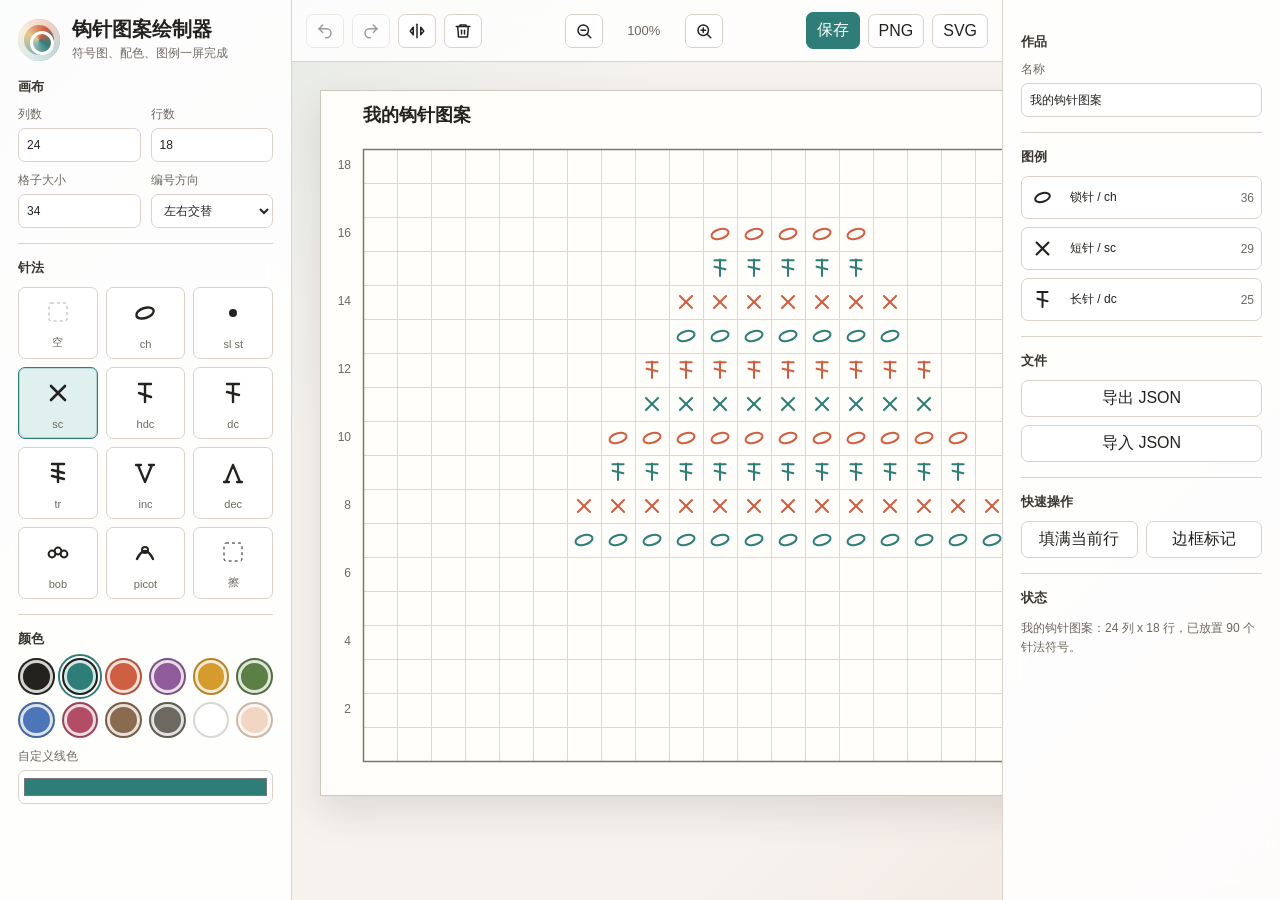
==== index.html @ 96946baf "Add crochet chart editor" ====
<!doctype html>
<html lang="zh-CN">
<head>
  <meta charset="utf-8">
  <meta name="viewport" content="width=device-width, initial-scale=1">
  <title>钩针图案绘制器</title>
  <style>
    :root {
      color-scheme: light;
      --bg: #f6f3ef;
      --panel: #ffffff;
      --ink: #24221f;
      --muted: #6d6860;
      --line: #d9d2c8;
      --soft: #eee8df;
      --accent: #2f7d78;
      --accent-2: #cf5f42;
      --accent-soft: #dff0ee;
      --shadow: 0 16px 36px rgba(44, 38, 30, .12);
      font-family: "Segoe UI", "Microsoft YaHei", Arial, sans-serif;
    }

    * {
      box-sizing: border-box;
    }

    body {
      margin: 0;
      min-height: 100vh;
      background:
        linear-gradient(135deg, rgba(47, 125, 120, .12), transparent 34%),
        linear-gradient(315deg, rgba(207, 95, 66, .10), transparent 30%),
        var(--bg);
      color: var(--ink);
      overflow: hidden;
    }

    button,
    input,
    select {
      font: inherit;
    }

    button {
      border: 1px solid var(--line);
      background: var(--panel);
      color: var(--ink);
      border-radius: 7px;
      min-height: 34px;
      padding: 7px 10px;
      cursor: pointer;
      transition: background .16s ease, border-color .16s ease, transform .12s ease;
    }

    button:hover {
      background: #faf8f5;
      border-color: #bfb6aa;
    }

    button:active {
      transform: translateY(1px);
    }

    button:disabled {
      cursor: not-allowed;
      opacity: .45;
    }

    .app {
      display: grid;
      grid-template-columns: 292px minmax(420px, 1fr) 278px;
      height: 100vh;
      min-width: 980px;
    }

    .sidebar,
    .inspector {
      background: rgba(255, 255, 255, .88);
      backdrop-filter: blur(14px);
      border-color: var(--line);
      overflow-y: auto;
    }

    .sidebar {
      border-right: 1px solid var(--line);
      padding: 18px;
    }

    .inspector {
      border-left: 1px solid var(--line);
      padding: 18px;
    }

    .brand {
      display: flex;
      align-items: center;
      gap: 12px;
      margin-bottom: 16px;
    }

    .brand-mark {
      width: 42px;
      height: 42px;
      border-radius: 50%;
      background: conic-gradient(from 120deg, #2f7d78, #8eb9b5, #e7c98f, #cf5f42, #2f7d78);
      box-shadow: inset 0 0 0 6px rgba(255, 255, 255, .7);
      position: relative;
      flex: 0 0 auto;
    }

    .brand-mark::after {
      content: "";
      position: absolute;
      width: 18px;
      height: 18px;
      left: 12px;
      top: 12px;
      border: 3px solid #fff;
      border-radius: 50%;
    }

    .brand h1 {
      font-size: 20px;
      line-height: 1.15;
      margin: 0;
      letter-spacing: 0;
    }

    .brand p {
      color: var(--muted);
      margin: 4px 0 0;
      font-size: 12px;
    }

    .section {
      border-top: 1px solid var(--line);
      padding-top: 15px;
      margin-top: 15px;
    }

    .section:first-of-type {
      border-top: 0;
      padding-top: 0;
    }

    .section-title {
      display: flex;
      align-items: center;
      justify-content: space-between;
      gap: 8px;
      margin-bottom: 10px;
      font-size: 13px;
      font-weight: 700;
      color: #39352f;
    }

    .field-grid {
      display: grid;
      grid-template-columns: 1fr 1fr;
      gap: 10px;
    }

    label {
      display: grid;
      gap: 5px;
      color: var(--muted);
      font-size: 12px;
    }

    input[type="number"],
    input[type="text"],
    input[type="color"],
    select {
      width: 100%;
      min-height: 34px;
      border: 1px solid var(--line);
      border-radius: 7px;
      background: #fff;
      color: var(--ink);
      padding: 6px 8px;
    }

    input[type="color"] {
      padding: 3px;
    }

    .tools {
      display: grid;
      grid-template-columns: repeat(3, 1fr);
      gap: 8px;
    }

    .tool {
      display: grid;
      place-items: center;
      min-height: 72px;
      padding: 6px;
      gap: 4px;
    }

    .tool svg {
      width: 32px;
      height: 32px;
    }

    .tool span {
      color: var(--muted);
      font-size: 11px;
      white-space: nowrap;
    }

    .tool.active {
      border-color: var(--accent);
      background: var(--accent-soft);
      box-shadow: inset 0 0 0 1px rgba(47, 125, 120, .24);
    }

    .swatches {
      display: grid;
      grid-template-columns: repeat(6, 1fr);
      gap: 7px;
    }

    .swatch {
      aspect-ratio: 1;
      min-height: 0;
      padding: 0;
      border-radius: 50%;
      border: 2px solid rgba(36, 34, 31, .18);
      box-shadow: inset 0 0 0 3px rgba(255, 255, 255, .8);
    }

    .swatch.active {
      border-color: var(--ink);
      outline: 2px solid var(--accent);
      outline-offset: 2px;
    }

    .toolbar {
      display: flex;
      align-items: center;
      justify-content: space-between;
      gap: 10px;
      min-height: 62px;
      padding: 11px 14px;
      border-bottom: 1px solid var(--line);
      background: rgba(255, 255, 255, .82);
      backdrop-filter: blur(14px);
    }

    .toolbar-group {
      display: flex;
      align-items: center;
      gap: 8px;
    }

    .icon-btn {
      width: 38px;
      padding: 7px;
      display: grid;
      place-items: center;
    }

    .icon-btn svg {
      width: 18px;
      height: 18px;
      stroke: currentColor;
      stroke-width: 2;
      fill: none;
      stroke-linecap: round;
      stroke-linejoin: round;
    }

    .zoom-pill {
      width: 66px;
      text-align: center;
      color: var(--muted);
      font-size: 13px;
      user-select: none;
    }

    .main {
      min-width: 0;
      display: grid;
      grid-template-rows: auto 1fr;
    }

    .stage-wrap {
      overflow: auto;
      padding: 28px;
      display: grid;
      place-items: start center;
    }

    .stage {
      background: #fff;
      border: 1px solid #cfc7bb;
      box-shadow: var(--shadow);
      transform-origin: top center;
      position: relative;
    }

    #chart {
      display: block;
      background: #fffefa;
      touch-action: none;
    }

    .status {
      position: absolute;
      right: 10px;
      bottom: 8px;
      pointer-events: none;
      color: rgba(36, 34, 31, .55);
      font-size: 12px;
      background: rgba(255, 255, 255, .74);
      border: 1px solid rgba(217, 210, 200, .72);
      border-radius: 7px;
      padding: 4px 8px;
    }

    .legend {
      display: grid;
      gap: 8px;
    }

    .legend-row {
      display: grid;
      grid-template-columns: 32px 1fr auto;
      align-items: center;
      gap: 9px;
      border: 1px solid var(--line);
      border-radius: 7px;
      background: #fff;
      padding: 7px;
      min-height: 42px;
    }

    .legend-icon svg {
      width: 27px;
      height: 27px;
      display: block;
    }

    .legend-name {
      font-size: 12px;
      color: var(--ink);
    }

    .legend-count {
      color: var(--muted);
      font-variant-numeric: tabular-nums;
      font-size: 12px;
    }

    .actions {
      display: grid;
      gap: 8px;
    }

    .actions.two {
      grid-template-columns: 1fr 1fr;
    }

    .hidden-file {
      display: none;
    }

    .note {
      color: var(--muted);
      font-size: 12px;
      line-height: 1.55;
    }

    .button-primary {
      border-color: var(--accent);
      background: var(--accent);
      color: #fff;
    }

    .button-primary:hover {
      background: #276b67;
      border-color: #276b67;
    }

    .button-warn {
      border-color: rgba(207, 95, 66, .55);
      color: #9c3d27;
    }

    @media (max-width: 1100px) {
      body {
        overflow: auto;
      }

      .app {
        min-width: 0;
        height: auto;
        min-height: 100vh;
        grid-template-columns: 1fr;
      }

      .sidebar,
      .inspector {
        border: 0;
        border-bottom: 1px solid var(--line);
      }

      .tools {
        grid-template-columns: repeat(5, 1fr);
      }

      .stage-wrap {
        min-height: 62vh;
      }
    }
  </style>
</head>
<body>
  <div class="app">
    <aside class="sidebar">
      <div class="brand">
        <div class="brand-mark" aria-hidden="true"></div>
        <div>
          <h1>钩针图案绘制器</h1>
          <p>符号图、配色、图例一屏完成</p>
        </div>
      </div>

      <section class="section">
        <div class="section-title">画布</div>
        <div class="field-grid">
          <label>列数
            <input id="colsInput" type="number" min="4" max="80" value="24">
          </label>
          <label>行数
            <input id="rowsInput" type="number" min="4" max="80" value="18">
          </label>
          <label>格子大小
            <input id="cellInput" type="number" min="22" max="54" value="34">
          </label>
          <label>编号方向
            <select id="numberMode">
              <option value="both">左右交替</option>
              <option value="right">右侧</option>
              <option value="left">左侧</option>
              <option value="none">隐藏</option>
            </select>
          </label>
        </div>
      </section>

      <section class="section">
        <div class="section-title">针法</div>
        <div class="tools" id="toolPalette"></div>
      </section>

      <section class="section">
        <div class="section-title">颜色</div>
        <div class="swatches" id="swatches"></div>
        <div style="height:10px"></div>
        <label>自定义线色
          <input id="customColor" type="color" value="#2f7d78">
        </label>
      </section>
    </aside>

    <main class="main">
      <div class="toolbar">
        <div class="toolbar-group">
          <button class="icon-btn" id="undoBtn" title="撤销" aria-label="撤销">
            <svg viewBox="0 0 24 24"><path d="M9 14 4 9l5-5"/><path d="M4 9h10a6 6 0 0 1 0 12h-1"/></svg>
          </button>
          <button class="icon-btn" id="redoBtn" title="重做" aria-label="重做">
            <svg viewBox="0 0 24 24"><path d="m15 14 5-5-5-5"/><path d="M20 9H10a6 6 0 0 0 0 12h1"/></svg>
          </button>
          <button class="icon-btn" id="mirrorBtn" title="水平镜像" aria-label="水平镜像">
            <svg viewBox="0 0 24 24"><path d="M12 3v18"/><path d="m7 7-4 5 4 5V7Z"/><path d="m17 7 4 5-4 5V7Z"/></svg>
          </button>
          <button class="icon-btn" id="clearBtn" title="清空画布" aria-label="清空画布">
            <svg viewBox="0 0 24 24"><path d="M3 6h18"/><path d="M8 6V4h8v2"/><path d="m19 6-1 14H6L5 6"/><path d="M10 11v5"/><path d="M14 11v5"/></svg>
          </button>
        </div>
        <div class="toolbar-group">
          <button class="icon-btn" id="zoomOutBtn" title="缩小" aria-label="缩小">
            <svg viewBox="0 0 24 24"><circle cx="11" cy="11" r="7"/><path d="M8 11h6"/><path d="m16 16 5 5"/></svg>
          </button>
          <div class="zoom-pill" id="zoomLabel">100%</div>
          <button class="icon-btn" id="zoomInBtn" title="放大" aria-label="放大">
            <svg viewBox="0 0 24 24"><circle cx="11" cy="11" r="7"/><path d="M8 11h6"/><path d="M11 8v6"/><path d="m16 16 5 5"/></svg>
          </button>
        </div>
        <div class="toolbar-group">
          <button id="saveBtn" class="button-primary">保存</button>
          <button id="exportPngBtn">PNG</button>
          <button id="exportSvgBtn">SVG</button>
        </div>
      </div>
      <div class="stage-wrap" id="stageWrap">
        <div class="stage" id="stage">
          <canvas id="chart" width="980" height="720"></canvas>
          <div class="status" id="status">准备绘制</div>
        </div>
      </div>
    </main>

    <aside class="inspector">
      <section class="section">
        <div class="section-title">作品</div>
        <label>名称
          <input id="titleInput" type="text" value="我的钩针图案">
        </label>
      </section>

      <section class="section">
        <div class="section-title">图例</div>
        <div class="legend" id="legend"></div>
      </section>

      <section class="section">
        <div class="section-title">文件</div>
        <div class="actions">
          <button id="exportJsonBtn">导出 JSON</button>
          <button id="importJsonBtn">导入 JSON</button>
          <input id="fileInput" class="hidden-file" type="file" accept="application/json,.json">
        </div>
      </section>

      <section class="section">
        <div class="section-title">快速操作</div>
        <div class="actions two">
          <button id="fillRowBtn">填满当前行</button>
          <button id="outlineBtn">边框标记</button>
        </div>
      </section>

      <section class="section">
        <div class="section-title">状态</div>
        <p class="note" id="summaryText"></p>
      </section>
    </aside>
  </div>

  <script>
    const stitches = [
      { id: "empty", name: "空", abbr: "空", draw: "empty" },
      { id: "ch", name: "锁针", abbr: "ch", draw: "chain" },
      { id: "slst", name: "引拔针", abbr: "sl st", draw: "dot" },
      { id: "sc", name: "短针", abbr: "sc", draw: "cross" },
      { id: "hdc", name: "中长针", abbr: "hdc", draw: "halfDouble" },
      { id: "dc", name: "长针", abbr: "dc", draw: "double" },
      { id: "tr", name: "长长针", abbr: "tr", draw: "treble" },
      { id: "inc", name: "加针", abbr: "inc", draw: "increase" },
      { id: "dec", name: "减针", abbr: "dec", draw: "decrease" },
      { id: "bobble", name: "枣形针", abbr: "bob", draw: "bobble" },
      { id: "picot", name: "狗牙针", abbr: "picot", draw: "picot" },
      { id: "erase", name: "橡皮", abbr: "擦", draw: "eraser" }
    ];

    const swatchColors = ["#24221f", "#2f7d78", "#cf5f42", "#8f5b9a", "#d69b2d", "#5c7f45", "#4d76b9", "#b34d66", "#8b6b4f", "#6d6860", "#ffffff", "#f1d7c3"];
    const state = {
      rows: 18,
      cols: 24,
      cell: 34,
      gutter: 42,
      zoom: 1,
      tool: "sc",
      color: "#2f7d78",
      title: "我的钩针图案",
      numberMode: "both",
      hover: null,
      selected: null,
      grid: [],
      undo: [],
      redo: [],
      isPainting: false
    };

    const els = {
      canvas: document.getElementById("chart"),
      stage: document.getElementById("stage"),
      status: document.getElementById("status"),
      colsInput: document.getElementById("colsInput"),
      rowsInput: document.getElementById("rowsInput"),
      cellInput: document.getElementById("cellInput"),
      numberMode: document.getElementById("numberMode"),
      toolPalette: document.getElementById("toolPalette"),
      swatches: document.getElementById("swatches"),
      customColor: document.getElementById("customColor"),
      legend: document.getElementById("legend"),
      summaryText: document.getElementById("summaryText"),
      zoomLabel: document.getElementById("zoomLabel"),
      titleInput: document.getElementById("titleInput"),
      fileInput: document.getElementById("fileInput")
    };

    const ctx = els.canvas.getContext("2d");
    const dpr = Math.max(1, window.devicePixelRatio || 1);

    function blankGrid(rows, cols) {
      return Array.from({ length: rows }, () =>
        Array.from({ length: cols }, () => ({ stitch: "empty", color: "#24221f" }))
      );
    }

    function copyGrid(grid = state.grid) {
      return grid.map(row => row.map(cell => ({ ...cell })));
    }

    function init() {
      const stored = localStorage.getItem("crochet-chart-project");
      if (stored) {
        try {
          loadProject(JSON.parse(stored), false);
        } catch {
          state.grid = blankGrid(state.rows, state.cols);
        }
      } else {
        state.grid = blankGrid(state.rows, state.cols);
        seedSample();
      }
      buildTools();
      buildSwatches();
      bindEvents();
      updateInputs();
      render();
    }

    function seedSample() {
      const mid = Math.floor(state.cols / 2);
      for (let r = 2; r < Math.min(state.rows, 12); r++) {
        const width = Math.min(r + 2, 12);
        for (let c = mid - Math.floor(width / 2); c <= mid + Math.floor(width / 2); c++) {
          if (state.grid[r] && state.grid[r][c]) {
            state.grid[r][c] = {
              stitch: r % 3 === 0 ? "dc" : r % 3 === 1 ? "sc" : "ch",
              color: r % 2 ? "#2f7d78" : "#cf5f42"
            };
          }
        }
      }
    }

    function buildTools() {
      els.toolPalette.innerHTML = "";
      stitches.forEach(stitch => {
        const btn = document.createElement("button");
        btn.className = `tool${state.tool === stitch.id ? " active" : ""}`;
        btn.type = "button";
        btn.title = stitch.name;
        btn.dataset.tool = stitch.id;
        btn.innerHTML = `${symbolSvg(stitch.id, stitch.id === "empty" ? "#b7aea2" : "#24221f")}<span>${stitch.abbr}</span>`;
        btn.addEventListener("click", () => {
          state.tool = stitch.id;
          buildTools();
        });
        els.toolPalette.appendChild(btn);
      });
    }

    function buildSwatches() {
      els.swatches.innerHTML = "";
      swatchColors.forEach(color => {
        const btn = document.createElement("button");
        btn.className = `swatch${sameColor(state.color, color) ? " active" : ""}`;
        btn.type = "button";
        btn.title = color;
        btn.style.background = color;
        btn.addEventListener("click", () => {
          state.color = color;
          els.customColor.value = normalizeColor(color);
          buildSwatches();
        });
        els.swatches.appendChild(btn);
      });
    }

    function bindEvents() {
      els.canvas.addEventListener("pointerdown", event => {
        state.isPainting = true;
        els.canvas.setPointerCapture(event.pointerId);
        paintAt(event, true);
      });
      els.canvas.addEventListener("pointermove", event => {
        const pos = eventToCell(event);
        state.hover = pos;
        if (state.isPainting) paintAt(event, false);
        render();
      });
      els.canvas.addEventListener("pointerup", event => {
        state.isPainting = false;
        els.canvas.releasePointerCapture(event.pointerId);
      });
      els.canvas.addEventListener("pointerleave", () => {
        state.hover = null;
        render();
      });

      document.getElementById("undoBtn").addEventListener("click", undo);
      document.getElementById("redoBtn").addEventListener("click", redo);
      document.getElementById("mirrorBtn").addEventListener("click", mirrorHorizontal);
      document.getElementById("clearBtn").addEventListener("click", clearGrid);
      document.getElementById("zoomOutBtn").addEventListener("click", () => setZoom(state.zoom - .1));
      document.getElementById("zoomInBtn").addEventListener("click", () => setZoom(state.zoom + .1));
      document.getElementById("saveBtn").addEventListener("click", saveProject);
      document.getElementById("exportPngBtn").addEventListener("click", exportPng);
      document.getElementById("exportSvgBtn").addEventListener("click", exportSvg);
      document.getElementById("exportJsonBtn").addEventListener("click", exportJson);
      document.getElementById("importJsonBtn").addEventListener("click", () => els.fileInput.click());
      document.getElementById("fillRowBtn").addEventListener("click", fillSelectedRow);
      document.getElementById("outlineBtn").addEventListener("click", outlineGrid);

      els.fileInput.addEventListener("change", importJson);
      els.customColor.addEventListener("input", event => {
        state.color = event.target.value;
        buildSwatches();
      });
      els.titleInput.addEventListener("input", event => {
        state.title = event.target.value.trim() || "未命名图案";
        render();
      });

      [els.colsInput, els.rowsInput, els.cellInput, els.numberMode].forEach(input => {
        input.addEventListener("change", applyCanvasSettings);
      });

      window.addEventListener("keydown", event => {
        if ((event.ctrlKey || event.metaKey) && event.key.toLowerCase() === "z") {
          event.preventDefault();
          event.shiftKey ? redo() : undo();
        }
        if ((event.ctrlKey || event.metaKey) && event.key.toLowerCase() === "y") {
          event.preventDefault();
          redo();
        }
        const tool = stitches.find(item => item.abbr.toLowerCase() === event.key.toLowerCase());
        if (tool) {
          state.tool = tool.id;
          buildTools();
        }
      });
    }

    function paintAt(event, startAction) {
      const pos = eventToCell(event);
      if (!pos) return;
      const current = state.grid[pos.row][pos.col];
      const next = state.tool === "erase"
        ? { stitch: "empty", color: "#24221f" }
        : { stitch: state.tool, color: state.color };
      if (current.stitch === next.stitch && sameColor(current.color, next.color)) return;
      if (startAction) pushUndo();
      state.grid[pos.row][pos.col] = next;
      state.selected = pos;
      state.redo = [];
      render();
    }

    function eventToCell(event) {
      const rect = els.canvas.getBoundingClientRect();
      const x = (event.clientX - rect.left) / state.zoom;
      const y = (event.clientY - rect.top) / state.zoom;
      const chartX = x - state.gutter;
      const chartY = y - 58;
      const col = Math.floor(chartX / state.cell);
      const row = Math.floor(chartY / state.cell);
      if (row < 0 || row >= state.rows || col < 0 || col >= state.cols) return null;
      return { row, col };
    }

    function applyCanvasSettings() {
      pushUndo();
      const nextCols = clamp(Number(els.colsInput.value), 4, 80);
      const nextRows = clamp(Number(els.rowsInput.value), 4, 80);
      const nextCell = clamp(Number(els.cellInput.value), 22, 54);
      const nextGrid = blankGrid(nextRows, nextCols);
      for (let r = 0; r < Math.min(state.rows, nextRows); r++) {
        for (let c = 0; c < Math.min(state.cols, nextCols); c++) {
          nextGrid[r][c] = { ...state.grid[r][c] };
        }
      }
      state.rows = nextRows;
      state.cols = nextCols;
      state.cell = nextCell;
      state.numberMode = els.numberMode.value;
      state.grid = nextGrid;
      state.redo = [];
      updateInputs();
      render();
    }

    function pushUndo() {
      state.undo.push(copyGrid());
      if (state.undo.length > 60) state.undo.shift();
      document.getElementById("undoBtn").disabled = false;
    }

    function undo() {
      if (!state.undo.length) return;
      state.redo.push(copyGrid());
      state.grid = state.undo.pop();
      state.selected = null;
      syncSizeFromGrid();
      render();
    }

    function redo() {
      if (!state.redo.length) return;
      state.undo.push(copyGrid());
      state.grid = state.redo.pop();
      state.selected = null;
      syncSizeFromGrid();
      render();
    }

    function clearGrid() {
      if (!hasContent()) return;
      pushUndo();
      state.grid = blankGrid(state.rows, state.cols);
      state.redo = [];
      state.selected = null;
      render();
    }

    function mirrorHorizontal() {
      pushUndo();
      state.grid = state.grid.map(row => row.slice().reverse());
      state.redo = [];
      render();
    }

    function fillSelectedRow() {
      const row = state.selected?.row ?? state.hover?.row;
      if (row == null) return;
      pushUndo();
      for (let c = 0; c < state.cols; c++) {
        state.grid[row][c] = state.tool === "erase"
          ? { stitch: "empty", color: "#24221f" }
          : { stitch: state.tool, color: state.color };
      }
      state.redo = [];
      render();
    }

    function outlineGrid() {
      pushUndo();
      for (let r = 0; r < state.rows; r++) {
        for (let c = 0; c < state.cols; c++) {
          if (r === 0 || c === 0 || r === state.rows - 1 || c === state.cols - 1) {
            state.grid[r][c] = { stitch: state.tool === "erase" ? "sc" : state.tool, color: state.color };
          }
        }
      }
      state.redo = [];
      render();
    }

    function setZoom(value) {
      state.zoom = clamp(Math.round(value * 10) / 10, .5, 1.8);
      els.stage.style.transform = `scale(${state.zoom})`;
      els.zoomLabel.textContent = `${Math.round(state.zoom * 100)}%`;
    }

    function updateInputs() {
      els.colsInput.value = state.cols;
      els.rowsInput.value = state.rows;
      els.cellInput.value = state.cell;
      els.numberMode.value = state.numberMode;
      els.titleInput.value = state.title;
      els.customColor.value = normalizeColor(state.color);
      setZoom(state.zoom);
    }

    function syncSizeFromGrid() {
      state.rows = state.grid.length;
      state.cols = state.grid[0]?.length || state.cols;
      updateInputs();
    }

    function render() {
      const width = state.cols * state.cell + state.gutter * 2;
      const height = state.rows * state.cell + 92;
      els.canvas.style.width = `${width}px`;
      els.canvas.style.height = `${height}px`;
      els.canvas.width = Math.round(width * dpr);
      els.canvas.height = Math.round(height * dpr);
      ctx.setTransform(dpr, 0, 0, dpr, 0, 0);
      ctx.clearRect(0, 0, width, height);
      ctx.fillStyle = "#fffefa";
      ctx.fillRect(0, 0, width, height);
      drawTitle(width);
      drawGrid();
      drawCells();
      drawHover();
      updateLegend();
      updateStatus();
      document.getElementById("undoBtn").disabled = !state.undo.length;
      document.getElementById("redoBtn").disabled = !state.redo.length;
    }

    function drawTitle(width) {
      ctx.fillStyle = "#24221f";
      ctx.font = "700 18px Segoe UI, Microsoft YaHei, Arial";
      ctx.textAlign = "left";
      ctx.fillText(state.title, state.gutter, 30);
      ctx.fillStyle = "#6d6860";
      ctx.font = "12px Segoe UI, Microsoft YaHei, Arial";
      ctx.textAlign = "right";
      ctx.fillText(`${state.cols} x ${state.rows}`, width - state.gutter, 30);
    }

    function drawGrid() {
      const left = state.gutter;
      const top = 58;
      const right = left + state.cols * state.cell;
      const bottom = top + state.rows * state.cell;
      ctx.strokeStyle = "#ded7ce";
      ctx.lineWidth = 1;
      for (let c = 0; c <= state.cols; c++) {
        const x = left + c * state.cell + .5;
        ctx.beginPath();
        ctx.moveTo(x, top);
        ctx.lineTo(x, bottom);
        ctx.stroke();
      }
      for (let r = 0; r <= state.rows; r++) {
        const y = top + r * state.cell + .5;
        ctx.beginPath();
        ctx.moveTo(left, y);
        ctx.lineTo(right, y);
        ctx.stroke();
      }

      ctx.strokeStyle = "#7f756a";
      ctx.lineWidth = 1.5;
      ctx.strokeRect(left + .5, top + .5, state.cols * state.cell, state.rows * state.cell);
      drawRowNumbers(top, left, right);
    }

    function drawRowNumbers(top, left, right) {
      if (state.numberMode === "none") return;
      ctx.font = "12px Segoe UI, Microsoft YaHei, Arial";
      ctx.fillStyle = "#6d6860";
      ctx.textBaseline = "middle";
      for (let r = 0; r < state.rows; r++) {
        const rowNo = state.rows - r;
        const y = top + r * state.cell + state.cell / 2;
        const side = state.numberMode === "both" ? (rowNo % 2 ? "right" : "left") : state.numberMode;
        ctx.textAlign = side === "right" ? "left" : "right";
        ctx.fillText(rowNo, side === "right" ? right + 12 : left - 12, y);
      }
      ctx.textBaseline = "alphabetic";
    }

    function drawCells() {
      const left = state.gutter;
      const top = 58;
      for (let r = 0; r < state.rows; r++) {
        for (let c = 0; c < state.cols; c++) {
          const cell = state.grid[r][c];
          if (cell.stitch === "empty") continue;
          const x = left + c * state.cell + state.cell / 2;
          const y = top + r * state.cell + state.cell / 2;
          drawSymbol(ctx, cell.stitch, x, y, state.cell * .66, cell.color);
        }
      }
    }

    function drawHover() {
      const pos = state.hover || state.selected;
      if (!pos) return;
      const x = state.gutter + pos.col * state.cell;
      const y = 58 + pos.row * state.cell;
      ctx.save();
      ctx.strokeStyle = state.hover ? "#2f7d78" : "#cf5f42";
      ctx.lineWidth = 2;
      ctx.strokeRect(x + 2, y + 2, state.cell - 4, state.cell - 4);
      ctx.restore();
    }

    function drawSymbol(target, stitchId, x, y, size, color) {
      target.save();
      target.strokeStyle = color;
      target.fillStyle = color;
      target.lineWidth = Math.max(2, size / 11);
      target.lineCap = "round";
      target.lineJoin = "round";
      const s = size / 2;

      if (stitchId === "ch") {
        target.beginPath();
        target.ellipse(x, y, s * .78, s * .42, -.28, 0, Math.PI * 2);
        target.stroke();
      } else if (stitchId === "slst") {
        target.beginPath();
        target.arc(x, y, s * .22, 0, Math.PI * 2);
        target.fill();
      } else if (stitchId === "sc") {
        line(target, x - s * .54, y - s * .54, x + s * .54, y + s * .54);
        line(target, x + s * .54, y - s * .54, x - s * .54, y + s * .54);
      } else if (stitchId === "hdc") {
        line(target, x, y - s * .74, x, y + s * .72);
        line(target, x - s * .48, y - s * .7, x + s * .48, y - s * .7);
        line(target, x - s * .42, y - s * .06, x + s * .42, y + s * .18);
      } else if (stitchId === "dc") {
        line(target, x, y - s * .76, x, y + s * .72);
        line(target, x - s * .5, y - s * .7, x + s * .5, y - s * .7);
        line(target, x - s * .48, y - s * .12, x + s * .48, y + s * .12);
      } else if (stitchId === "tr") {
        line(target, x, y - s * .76, x, y + s * .72);
        line(target, x - s * .5, y - s * .7, x + s * .5, y - s * .7);
        line(target, x - s * .48, y - s * .25, x + s * .48, y - s * .02);
        line(target, x - s * .48, y + s * .16, x + s * .48, y + s * .39);
      } else if (stitchId === "inc") {
        line(target, x, y + s * .68, x - s * .52, y - s * .58);
        line(target, x, y + s * .68, x + s * .52, y - s * .58);
        line(target, x - s * .72, y - s * .58, x - s * .32, y - s * .58);
        line(target, x + s * .32, y - s * .58, x + s * .72, y - s * .58);
      } else if (stitchId === "dec") {
        line(target, x - s * .54, y + s * .68, x, y - s * .58);
        line(target, x + s * .54, y + s * .68, x, y - s * .58);
        line(target, x - s * .72, y + s * .68, x - s * .32, y + s * .68);
        line(target, x + s * .32, y + s * .68, x + s * .72, y + s * .68);
      } else if (stitchId === "bobble") {
        for (let i = 0; i < 5; i++) {
          target.beginPath();
          target.arc(x + (i - 2) * s * .24, y + Math.abs(i - 2) * s * .08, s * .24, 0, Math.PI * 2);
          target.stroke();
        }
      } else if (stitchId === "picot") {
        target.beginPath();
        target.moveTo(x - s * .58, y + s * .45);
        target.quadraticCurveTo(x, y - s * .85, x + s * .58, y + s * .45);
        target.stroke();
        target.beginPath();
        target.arc(x, y - s * .28, s * .2, 0, Math.PI * 2);
        target.stroke();
      } else if (stitchId === "eraser") {
        target.strokeStyle = "#9b9185";
        target.strokeRect(x - s * .55, y - s * .35, s * 1.1, s * .7);
        line(target, x - s * .18, y - s * .35, x + s * .18, y + s * .35);
      }

      target.restore();
    }

    function line(target, x1, y1, x2, y2) {
      target.beginPath();
      target.moveTo(x1, y1);
      target.lineTo(x2, y2);
      target.stroke();
    }

    function updateLegend() {
      const counts = new Map();
      for (const row of state.grid) {
        for (const cell of row) {
          if (cell.stitch !== "empty") counts.set(cell.stitch, (counts.get(cell.stitch) || 0) + 1);
        }
      }
      els.legend.innerHTML = "";
      const used = stitches.filter(stitch => stitch.id !== "erase" && stitch.id !== "empty" && counts.has(stitch.id));
      if (!used.length) {
        els.legend.innerHTML = `<p class="note">画布还没有针法符号。</p>`;
      } else {
        used.forEach(stitch => {
          const row = document.createElement("div");
          row.className = "legend-row";
          row.innerHTML = `<div class="legend-icon">${symbolSvg(stitch.id, "#24221f")}</div><div class="legend-name">${stitch.name} / ${stitch.abbr}</div><div class="legend-count">${counts.get(stitch.id)}</div>`;
          els.legend.appendChild(row);
        });
      }
      const total = [...counts.values()].reduce((sum, value) => sum + value, 0);
      els.summaryText.textContent = `${state.title}：${state.cols} 列 x ${state.rows} 行，已放置 ${total} 个针法符号。`;
    }

    function updateStatus() {
      const stitch = stitches.find(item => item.id === state.tool);
      const pos = state.hover ? `第 ${state.rows - state.hover.row} 行，第 ${state.hover.col + 1} 列` : "准备绘制";
      els.status.textContent = `${pos} · ${stitch?.name || ""}`;
    }

    function symbolSvg(stitchId, color) {
      const paths = {
        empty: `<rect x="7" y="7" width="18" height="18" rx="2" fill="none" stroke="${color}" stroke-dasharray="3 3"/>`,
        ch: `<ellipse cx="16" cy="16" rx="9" ry="5" transform="rotate(-18 16 16)" fill="none" stroke="${color}" stroke-width="2.4"/>`,
        slst: `<circle cx="16" cy="16" r="4" fill="${color}"/>`,
        sc: `<path d="M9 9l14 14M23 9 9 23" stroke="${color}" stroke-width="2.6" stroke-linecap="round"/>`,
        hdc: `<path d="M16 7v18M10 7h12M10 16l12 4" stroke="${color}" stroke-width="2.4" stroke-linecap="round"/>`,
        dc: `<path d="M16 7v18M10 7h12M10 15l12 3" stroke="${color}" stroke-width="2.4" stroke-linecap="round"/>`,
        tr: `<path d="M16 7v18M10 7h12M10 13l12 3M10 19l12 3" stroke="${color}" stroke-width="2.4" stroke-linecap="round"/>`,
        inc: `<path d="M16 25 9 8M16 25l7-17M7 8h5M20 8h5" stroke="${color}" stroke-width="2.3" stroke-linecap="round" stroke-linejoin="round"/>`,
        dec: `<path d="M9 25 16 8M23 25 16 8M7 25h5M20 25h5" stroke="${color}" stroke-width="2.3" stroke-linecap="round" stroke-linejoin="round"/>`,
        bobble: `<circle cx="10" cy="17" r="3.4" fill="none" stroke="${color}" stroke-width="2"/><circle cx="16" cy="14" r="3.4" fill="none" stroke="${color}" stroke-width="2"/><circle cx="22" cy="17" r="3.4" fill="none" stroke="${color}" stroke-width="2"/>`,
        picot: `<path d="M8 22Q16 6 24 22" fill="none" stroke="${color}" stroke-width="2.4" stroke-linecap="round"/><circle cx="16" cy="13" r="3" fill="none" stroke="${color}" stroke-width="2"/>`,
        eraser: `<path d="M9 13 18 8l6 10-9 5-6-10Z" fill="none" stroke="${color}" stroke-width="2" stroke-linejoin="round"/><path d="m13 11 6 10" stroke="${color}" stroke-width="2"/>`
      };
      return `<svg viewBox="0 0 32 32" aria-hidden="true">${paths[stitchId] || paths.empty}</svg>`;
    }

    function saveProject() {
      localStorage.setItem("crochet-chart-project", JSON.stringify(projectData()));
      flashStatus("已保存到浏览器");
    }

    function projectData() {
      return {
        app: "crochet-chart-designer",
        version: 1,
        title: state.title,
        rows: state.rows,
        cols: state.cols,
        cell: state.cell,
        numberMode: state.numberMode,
        grid: state.grid
      };
    }

    function loadProject(data, recordUndo = true) {
      if (recordUndo && state.grid.length) pushUndo();
      state.title = data.title || "我的钩针图案";
      state.rows = clamp(Number(data.rows || data.grid?.length || 18), 4, 80);
      state.cols = clamp(Number(data.cols || data.grid?.[0]?.length || 24), 4, 80);
      state.cell = clamp(Number(data.cell || 34), 22, 54);
      state.numberMode = data.numberMode || "both";
      state.grid = blankGrid(state.rows, state.cols);
      if (Array.isArray(data.grid)) {
        for (let r = 0; r < Math.min(state.rows, data.grid.length); r++) {
          for (let c = 0; c < Math.min(state.cols, data.grid[r].length); c++) {
            const cell = data.grid[r][c] || {};
            state.grid[r][c] = {
              stitch: stitches.some(item => item.id === cell.stitch) ? cell.stitch : "empty",
              color: normalizeColor(cell.color || "#24221f")
            };
          }
        }
      }
      state.redo = [];
      updateInputs();
      render();
    }

    function exportJson() {
      downloadBlob(`${safeName(state.title)}.json`, JSON.stringify(projectData(), null, 2), "application/json");
    }

    function importJson(event) {
      const file = event.target.files[0];
      if (!file) return;
      const reader = new FileReader();
      reader.onload = () => {
        try {
          loadProject(JSON.parse(reader.result), true);
          flashStatus("JSON 已导入");
        } catch {
          flashStatus("JSON 格式无法识别");
        }
      };
      reader.readAsText(file);
      event.target.value = "";
    }

    function exportPng() {
      const link = document.createElement("a");
      link.download = `${safeName(state.title)}.png`;
      link.href = els.canvas.toDataURL("image/png");
      link.click();
    }

    function exportSvg() {
      const svg = buildSvg();
      downloadBlob(`${safeName(state.title)}.svg`, svg, "image/svg+xml");
    }

    function buildSvg() {
      const width = state.cols * state.cell + state.gutter * 2;
      const height = state.rows * state.cell + 92;
      const parts = [
        `<svg xmlns="http://www.w3.org/2000/svg" width="${width}" height="${height}" viewBox="0 0 ${width} ${height}">`,
        `<rect width="100%" height="100%" fill="#fffefa"/>`,
        `<text x="${state.gutter}" y="30" font-family="Segoe UI, Microsoft YaHei, Arial" font-size="18" font-weight="700" fill="#24221f">${escapeXml(state.title)}</text>`,
        `<text x="${width - state.gutter}" y="30" text-anchor="end" font-family="Segoe UI, Microsoft YaHei, Arial" font-size="12" fill="#6d6860">${state.cols} x ${state.rows}</text>`
      ];
      const left = state.gutter;
      const top = 58;
      for (let c = 0; c <= state.cols; c++) {
        const x = left + c * state.cell;
        parts.push(`<line x1="${x}" y1="${top}" x2="${x}" y2="${top + state.rows * state.cell}" stroke="#ded7ce"/>`);
      }
      for (let r = 0; r <= state.rows; r++) {
        const y = top + r * state.cell;
        parts.push(`<line x1="${left}" y1="${y}" x2="${left + state.cols * state.cell}" y2="${y}" stroke="#ded7ce"/>`);
      }
      parts.push(`<rect x="${left}" y="${top}" width="${state.cols * state.cell}" height="${state.rows * state.cell}" fill="none" stroke="#7f756a" stroke-width="1.5"/>`);
      for (let r = 0; r < state.rows; r++) {
        for (let c = 0; c < state.cols; c++) {
          const cell = state.grid[r][c];
          if (cell.stitch === "empty") continue;
          const x = left + c * state.cell + state.cell / 2 - 16;
          const y = top + r * state.cell + state.cell / 2 - 16;
          parts.push(`<g transform="translate(${x} ${y}) scale(${state.cell * .66 / 32})">${symbolSvg(cell.stitch, escapeXml(cell.color)).replace("<svg viewBox=\"0 0 32 32\" aria-hidden=\"true\">", "").replace("</svg>", "")}</g>`);
        }
      }
      parts.push("</svg>");
      return parts.join("");
    }

    function downloadBlob(filename, content, type) {
      const blob = new Blob([content], { type });
      const url = URL.createObjectURL(blob);
      const link = document.createElement("a");
      link.download = filename;
      link.href = url;
      link.click();
      setTimeout(() => URL.revokeObjectURL(url), 1000);
    }

    function flashStatus(text) {
      els.status.textContent = text;
      setTimeout(updateStatus, 1200);
    }

    function hasContent() {
      return state.grid.some(row => row.some(cell => cell.stitch !== "empty"));
    }

    function clamp(value, min, max) {
      return Math.max(min, Math.min(max, Number.isFinite(value) ? value : min));
    }

    function safeName(name) {
      return (name || "crochet-chart").replace(/[\\/:*?"<>|]+/g, "-").trim() || "crochet-chart";
    }

    function normalizeColor(value) {
      if (typeof value !== "string") return "#24221f";
      if (/^#[0-9a-f]{6}$/i.test(value)) return value;
      if (/^#[0-9a-f]{3}$/i.test(value)) {
        return `#${value[1]}${value[1]}${value[2]}${value[2]}${value[3]}${value[3]}`;
      }
      return "#24221f";
    }

    function sameColor(a, b) {
      return normalizeColor(a).toLowerCase() === normalizeColor(b).toLowerCase();
    }

    function escapeXml(value) {
      return String(value)
        .replace(/&/g, "&amp;")
        .replace(/</g, "&lt;")
        .replace(/>/g, "&gt;")
        .replace(/"/g, "&quot;");
    }

    init();
  </script>
</body>
</html>
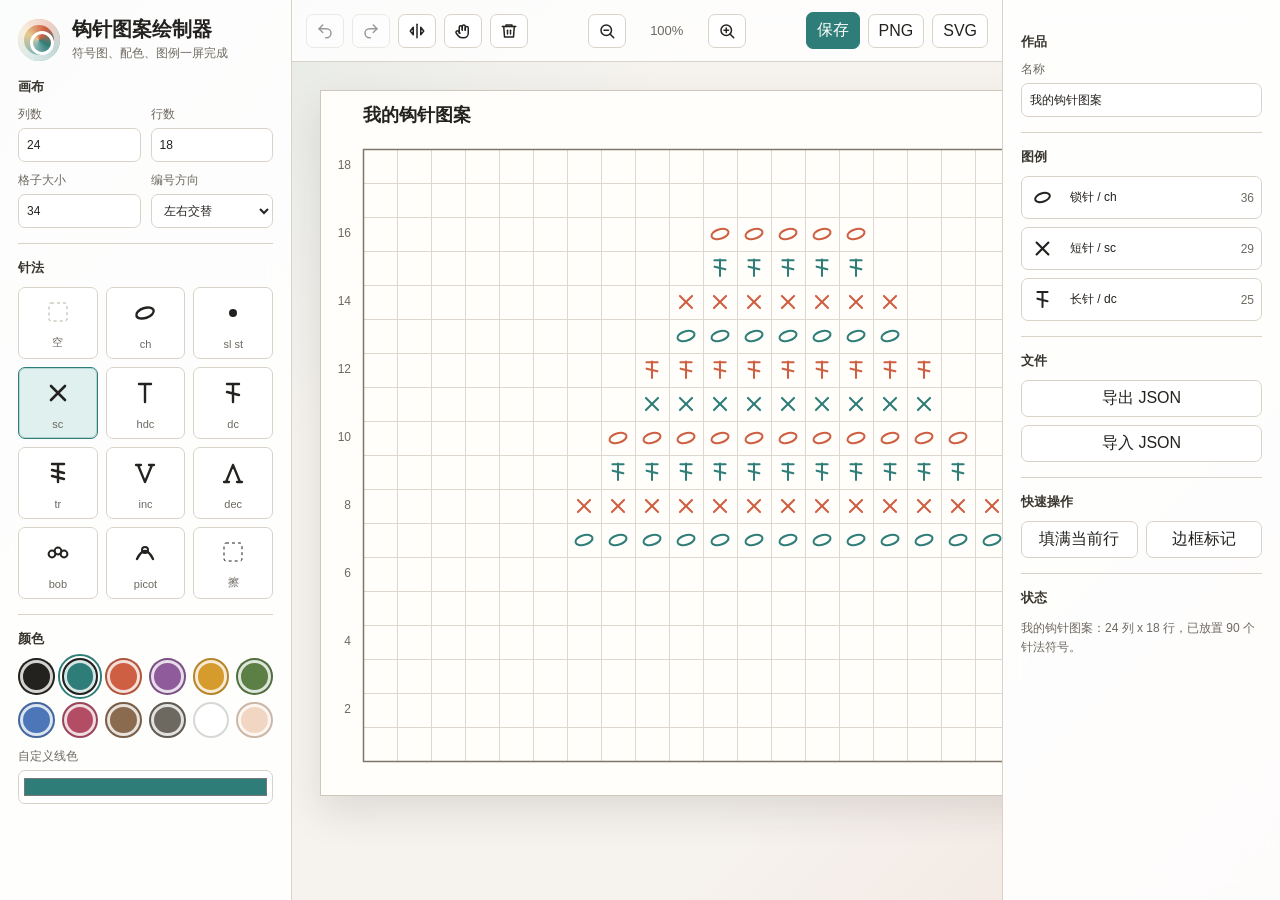
==== commit 4f0db34e: "Improve crochet canvas controls" ====
--- a/index.html
+++ b/index.html
@@ -271,6 +271,13 @@
       stroke-linejoin: round;
     }
 
+    .icon-btn.active {
+      border-color: var(--accent);
+      background: var(--accent-soft);
+      color: var(--accent);
+      box-shadow: inset 0 0 0 1px rgba(47, 125, 120, .24);
+    }
+
     .zoom-pill {
       width: 66px;
       text-align: center;
@@ -290,13 +297,23 @@
       padding: 28px;
       display: grid;
       place-items: start center;
+      cursor: crosshair;
+    }
+
+    .stage-wrap.pan-ready {
+      cursor: grab;
+    }
+
+    .stage-wrap.panning {
+      cursor: grabbing;
+      user-select: none;
     }
 
     .stage {
       background: #fff;
       border: 1px solid #cfc7bb;
       box-shadow: var(--shadow);
-      transform-origin: top center;
+      transform-origin: top left;
       position: relative;
     }
 
@@ -476,6 +493,9 @@
           </button>
           <button class="icon-btn" id="mirrorBtn" title="水平镜像" aria-label="水平镜像">
             <svg viewBox="0 0 24 24"><path d="M12 3v18"/><path d="m7 7-4 5 4 5V7Z"/><path d="m17 7 4 5-4 5V7Z"/></svg>
+          </button>
+          <button class="icon-btn" id="panBtn" title="拖动画布" aria-label="拖动画布">
+            <svg viewBox="0 0 24 24"><path d="M7 11V7a2 2 0 1 1 4 0v4"/><path d="M11 10V6a2 2 0 1 1 4 0v5"/><path d="M15 11V8a2 2 0 1 1 4 0v7a6 6 0 0 1-6 6h-2a7 7 0 0 1-5.7-3L3 15a2 2 0 0 1 3.2-2.4L8 15"/><path d="M7 11v4"/></svg>
           </button>
           <button class="icon-btn" id="clearBtn" title="清空画布" aria-label="清空画布">
             <svg viewBox="0 0 24 24"><path d="M3 6h18"/><path d="M8 6V4h8v2"/><path d="m19 6-1 14H6L5 6"/><path d="M10 11v5"/><path d="M14 11v5"/></svg>
@@ -573,12 +593,17 @@
       grid: [],
       undo: [],
       redo: [],
-      isPainting: false
+      isPainting: false,
+      panMode: false,
+      isPanning: false,
+      spacePanning: false,
+      panStart: null
     };
 
     const els = {
       canvas: document.getElementById("chart"),
       stage: document.getElementById("stage"),
+      stageWrap: document.getElementById("stageWrap"),
       status: document.getElementById("status"),
       colsInput: document.getElementById("colsInput"),
       rowsInput: document.getElementById("rowsInput"),
@@ -676,12 +701,27 @@
     }
 
     function bindEvents() {
+      els.stageWrap.addEventListener("pointerdown", event => {
+        if (shouldPan(event)) beginPan(event);
+      });
+      els.stageWrap.addEventListener("pointermove", panMove);
+      els.stageWrap.addEventListener("pointerup", endPan);
+      els.stageWrap.addEventListener("pointercancel", endPan);
+      els.stageWrap.addEventListener("lostpointercapture", endPan);
+      els.stageWrap.addEventListener("contextmenu", event => event.preventDefault());
+      els.stageWrap.addEventListener("wheel", zoomWithWheel, { passive: false });
+
       els.canvas.addEventListener("pointerdown", event => {
+        if (shouldPan(event)) {
+          beginPan(event);
+          return;
+        }
         state.isPainting = true;
         els.canvas.setPointerCapture(event.pointerId);
         paintAt(event, true);
       });
       els.canvas.addEventListener("pointermove", event => {
+        if (state.isPanning) return;
         const pos = eventToCell(event);
         state.hover = pos;
         if (state.isPainting) paintAt(event, false);
@@ -699,6 +739,7 @@
       document.getElementById("undoBtn").addEventListener("click", undo);
       document.getElementById("redoBtn").addEventListener("click", redo);
       document.getElementById("mirrorBtn").addEventListener("click", mirrorHorizontal);
+      document.getElementById("panBtn").addEventListener("click", togglePanMode);
       document.getElementById("clearBtn").addEventListener("click", clearGrid);
       document.getElementById("zoomOutBtn").addEventListener("click", () => setZoom(state.zoom - .1));
       document.getElementById("zoomInBtn").addEventListener("click", () => setZoom(state.zoom + .1));
@@ -725,6 +766,12 @@
       });
 
       window.addEventListener("keydown", event => {
+        if (event.code === "Space" && !isTextInput(event.target)) {
+          event.preventDefault();
+          state.spacePanning = true;
+          updatePanUi();
+          return;
+        }
         if ((event.ctrlKey || event.metaKey) && event.key.toLowerCase() === "z") {
           event.preventDefault();
           event.shiftKey ? redo() : undo();
@@ -739,6 +786,85 @@
           buildTools();
         }
       });
+      window.addEventListener("keyup", event => {
+        if (event.code === "Space") {
+          state.spacePanning = false;
+          updatePanUi();
+        }
+      });
+    }
+
+    function shouldPan(event) {
+      return state.panMode || state.spacePanning || event.button === 1 || event.button === 2;
+    }
+
+    function beginPan(event) {
+      state.isPanning = true;
+      state.isPainting = false;
+      state.hover = null;
+      state.panStart = {
+        x: event.clientX,
+        y: event.clientY,
+        left: els.stageWrap.scrollLeft,
+        top: els.stageWrap.scrollTop
+      };
+      els.stageWrap.classList.add("panning");
+      els.stageWrap.setPointerCapture(event.pointerId);
+      event.preventDefault();
+      event.stopPropagation();
+    }
+
+    function panMove(event) {
+      if (!state.isPanning || !state.panStart) return;
+      const dx = event.clientX - state.panStart.x;
+      const dy = event.clientY - state.panStart.y;
+      els.stageWrap.scrollLeft = state.panStart.left - dx;
+      els.stageWrap.scrollTop = state.panStart.top - dy;
+      event.preventDefault();
+    }
+
+    function endPan(event) {
+      if (!state.isPanning) return;
+      state.isPanning = false;
+      state.panStart = null;
+      els.stageWrap.classList.remove("panning");
+      if (event?.pointerId != null && els.stageWrap.hasPointerCapture(event.pointerId)) {
+        els.stageWrap.releasePointerCapture(event.pointerId);
+      }
+    }
+
+    function togglePanMode() {
+      state.panMode = !state.panMode;
+      updatePanUi();
+    }
+
+    function updatePanUi() {
+      document.getElementById("panBtn").classList.toggle("active", state.panMode);
+      els.stageWrap.classList.toggle("pan-ready", state.panMode || state.spacePanning);
+    }
+
+    function zoomWithWheel(event) {
+      event.preventDefault();
+      const direction = event.deltaY < 0 ? 1 : -1;
+      zoomAt(event.clientX, event.clientY, direction * .1);
+    }
+
+    function zoomAt(clientX, clientY, delta) {
+      const before = state.zoom;
+      const wrapRect = els.stageWrap.getBoundingClientRect();
+      const viewportX = clientX - wrapRect.left;
+      const viewportY = clientY - wrapRect.top;
+      const contentX = els.stageWrap.scrollLeft + viewportX;
+      const contentY = els.stageWrap.scrollTop + viewportY;
+      const unscaledX = contentX / before;
+      const unscaledY = contentY / before;
+      setZoom(before + delta);
+      els.stageWrap.scrollLeft = unscaledX * state.zoom - viewportX;
+      els.stageWrap.scrollTop = unscaledY * state.zoom - viewportY;
+    }
+
+    function isTextInput(target) {
+      return ["INPUT", "SELECT", "TEXTAREA"].includes(target?.tagName);
     }
 
     function paintAt(event, startAction) {
@@ -857,7 +983,8 @@
 
     function setZoom(value) {
       state.zoom = clamp(Math.round(value * 10) / 10, .5, 1.8);
-      els.stage.style.transform = `scale(${state.zoom})`;
+      els.stage.style.zoom = state.zoom;
+      els.stage.style.transform = "";
       els.zoomLabel.textContent = `${Math.round(state.zoom * 100)}%`;
     }
 
@@ -1001,7 +1128,6 @@
       } else if (stitchId === "hdc") {
         line(target, x, y - s * .74, x, y + s * .72);
         line(target, x - s * .48, y - s * .7, x + s * .48, y - s * .7);
-        line(target, x - s * .42, y - s * .06, x + s * .42, y + s * .18);
       } else if (stitchId === "dc") {
         line(target, x, y - s * .76, x, y + s * .72);
         line(target, x - s * .5, y - s * .7, x + s * .5, y - s * .7);
@@ -1086,7 +1212,7 @@
         ch: `<ellipse cx="16" cy="16" rx="9" ry="5" transform="rotate(-18 16 16)" fill="none" stroke="${color}" stroke-width="2.4"/>`,
         slst: `<circle cx="16" cy="16" r="4" fill="${color}"/>`,
         sc: `<path d="M9 9l14 14M23 9 9 23" stroke="${color}" stroke-width="2.6" stroke-linecap="round"/>`,
-        hdc: `<path d="M16 7v18M10 7h12M10 16l12 4" stroke="${color}" stroke-width="2.4" stroke-linecap="round"/>`,
+        hdc: `<path d="M16 7v18M10 7h12" stroke="${color}" stroke-width="2.4" stroke-linecap="round"/>`,
         dc: `<path d="M16 7v18M10 7h12M10 15l12 3" stroke="${color}" stroke-width="2.4" stroke-linecap="round"/>`,
         tr: `<path d="M16 7v18M10 7h12M10 13l12 3M10 19l12 3" stroke="${color}" stroke-width="2.4" stroke-linecap="round"/>`,
         inc: `<path d="M16 25 9 8M16 25l7-17M7 8h5M20 8h5" stroke="${color}" stroke-width="2.3" stroke-linecap="round" stroke-linejoin="round"/>`,
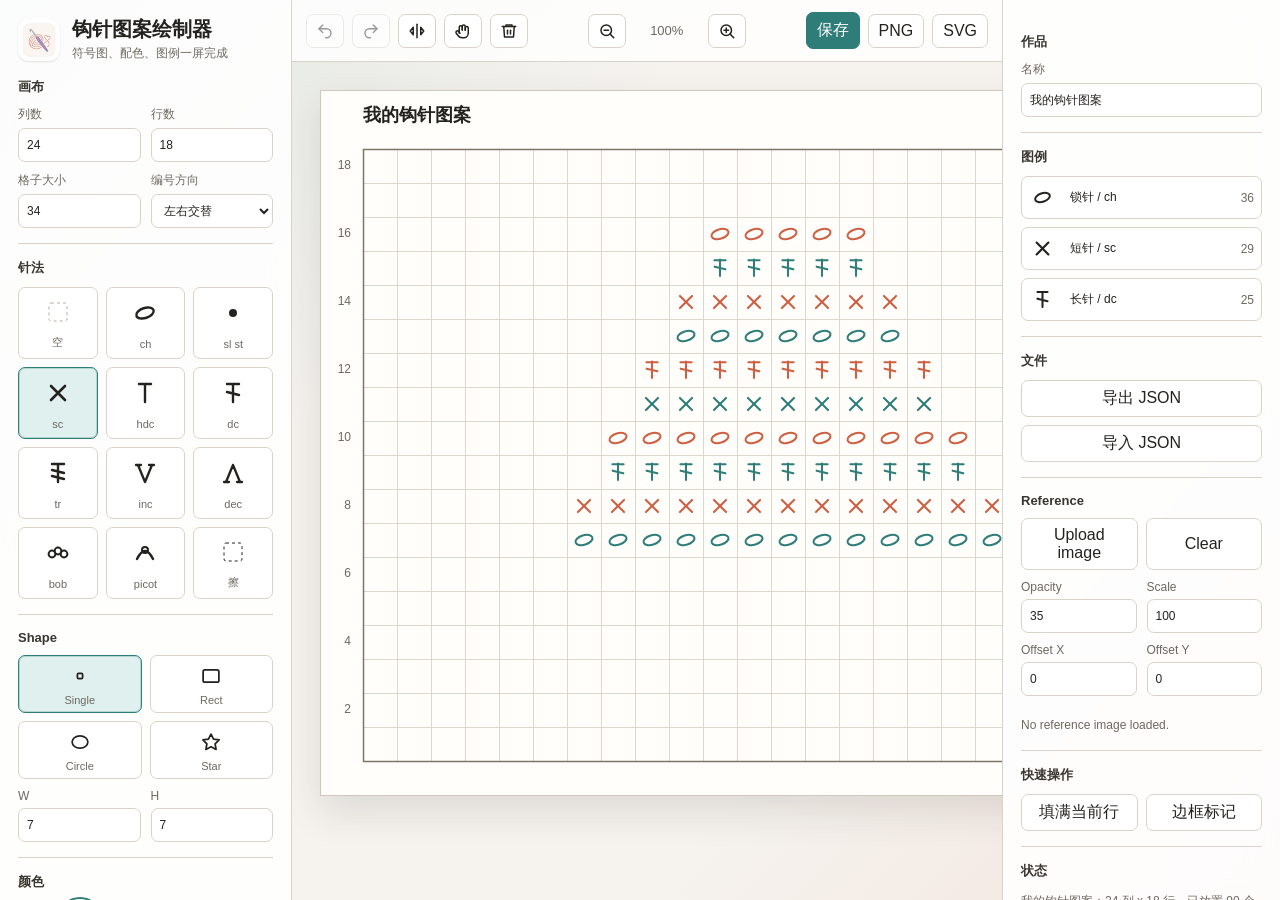
==== commit 4cea5dff: "Add shape presets and reference image layer" ====
--- a/index.html
+++ b/index.html
@@ -3,6 +3,8 @@
 <head>
   <meta charset="utf-8">
   <meta name="viewport" content="width=device-width, initial-scale=1">
+  <link rel="icon" type="image/png" href="assets/icon.png">
+  <link rel="apple-touch-icon" href="assets/icon.png">
   <title>钩针图案绘制器</title>
   <style>
     :root {
@@ -101,22 +103,11 @@
     .brand-mark {
       width: 42px;
       height: 42px;
-      border-radius: 50%;
-      background: conic-gradient(from 120deg, #2f7d78, #8eb9b5, #e7c98f, #cf5f42, #2f7d78);
-      box-shadow: inset 0 0 0 6px rgba(255, 255, 255, .7);
-      position: relative;
+      border-radius: 11px;
+      object-fit: cover;
+      background: #f4eee6;
+      box-shadow: 0 1px 2px rgba(44, 38, 30, .12);
       flex: 0 0 auto;
-    }
-
-    .brand-mark::after {
-      content: "";
-      position: absolute;
-      width: 18px;
-      height: 18px;
-      left: 12px;
-      top: 12px;
-      border: 3px solid #fff;
-      border-radius: 50%;
     }
 
     .brand h1 {
@@ -215,6 +206,42 @@
       box-shadow: inset 0 0 0 1px rgba(47, 125, 120, .24);
     }
 
+    .preset-tools {
+      display: grid;
+      grid-template-columns: repeat(2, 1fr);
+      gap: 8px;
+    }
+
+    .preset-tool {
+      display: grid;
+      place-items: center;
+      min-height: 56px;
+      padding: 6px;
+      gap: 4px;
+    }
+
+    .preset-tool svg {
+      width: 28px;
+      height: 28px;
+      stroke: currentColor;
+      stroke-width: 2;
+      fill: none;
+      stroke-linecap: round;
+      stroke-linejoin: round;
+    }
+
+    .preset-tool span {
+      color: var(--muted);
+      font-size: 11px;
+      white-space: nowrap;
+    }
+
+    .preset-tool.active {
+      border-color: var(--accent);
+      background: var(--accent-soft);
+      box-shadow: inset 0 0 0 1px rgba(47, 125, 120, .24);
+    }
+
     .swatches {
       display: grid;
       grid-template-columns: repeat(6, 1fr);
@@ -437,7 +464,7 @@
   <div class="app">
     <aside class="sidebar">
       <div class="brand">
-        <div class="brand-mark" aria-hidden="true"></div>
+        <img class="brand-mark" src="assets/icon.png" alt="钩针图案绘制器图标">
         <div>
           <h1>钩针图案绘制器</h1>
           <p>符号图、配色、图例一屏完成</p>
@@ -470,6 +497,20 @@
       <section class="section">
         <div class="section-title">针法</div>
         <div class="tools" id="toolPalette"></div>
+      </section>
+
+      <section class="section">
+        <div class="section-title">Shape</div>
+        <div class="preset-tools" id="presetPalette"></div>
+        <div style="height:10px"></div>
+        <div class="field-grid">
+          <label>W
+            <input id="presetColsInput" type="number" min="1" max="21" value="7">
+          </label>
+          <label>H
+            <input id="presetRowsInput" type="number" min="1" max="21" value="7">
+          </label>
+        </div>
       </section>
 
       <section class="section">
@@ -547,6 +588,32 @@
       </section>
 
       <section class="section">
+        <div class="section-title">Reference</div>
+        <div class="actions two">
+          <button id="uploadBgBtn">Upload image</button>
+          <button id="clearBgBtn">Clear</button>
+        </div>
+        <input id="bgFileInput" class="hidden-file" type="file" accept="image/*">
+        <div style="height:10px"></div>
+        <div class="field-grid">
+          <label>Opacity
+            <input id="bgOpacityInput" type="number" min="0" max="100" value="35">
+          </label>
+          <label>Scale
+            <input id="bgScaleInput" type="number" min="10" max="300" value="100">
+          </label>
+          <label>Offset X
+            <input id="bgOffsetXInput" type="number" min="-2000" max="2000" value="0">
+          </label>
+          <label>Offset Y
+            <input id="bgOffsetYInput" type="number" min="-2000" max="2000" value="0">
+          </label>
+        </div>
+        <div style="height:8px"></div>
+        <p class="note" id="bgInfoText">No reference image loaded.</p>
+      </section>
+
+      <section class="section">
         <div class="section-title">快速操作</div>
         <div class="actions two">
           <button id="fillRowBtn">填满当前行</button>
@@ -577,6 +644,13 @@
       { id: "erase", name: "橡皮", abbr: "擦", draw: "eraser" }
     ];
 
+    const shapePresets = [
+      { id: "single", name: "Single" },
+      { id: "rect", name: "Rect" },
+      { id: "circle", name: "Circle" },
+      { id: "star", name: "Star" }
+    ];
+
     const swatchColors = ["#24221f", "#2f7d78", "#cf5f42", "#8f5b9a", "#d69b2d", "#5c7f45", "#4d76b9", "#b34d66", "#8b6b4f", "#6d6860", "#ffffff", "#f1d7c3"];
     const state = {
       rows: 18,
@@ -585,6 +659,9 @@
       gutter: 42,
       zoom: 1,
       tool: "sc",
+      preset: "single",
+      presetCols: 7,
+      presetRows: 7,
       color: "#2f7d78",
       title: "我的钩针图案",
       numberMode: "both",
@@ -597,7 +674,18 @@
       panMode: false,
       isPanning: false,
       spacePanning: false,
-      panStart: null
+      panStart: null,
+      background: {
+        src: "",
+        name: "",
+        opacity: 35,
+        scale: 100,
+        offsetX: 0,
+        offsetY: 0,
+        naturalWidth: 0,
+        naturalHeight: 0,
+        image: null
+      }
     };
 
     const els = {
@@ -610,13 +698,22 @@
       cellInput: document.getElementById("cellInput"),
       numberMode: document.getElementById("numberMode"),
       toolPalette: document.getElementById("toolPalette"),
+      presetPalette: document.getElementById("presetPalette"),
+      presetColsInput: document.getElementById("presetColsInput"),
+      presetRowsInput: document.getElementById("presetRowsInput"),
       swatches: document.getElementById("swatches"),
       customColor: document.getElementById("customColor"),
       legend: document.getElementById("legend"),
       summaryText: document.getElementById("summaryText"),
       zoomLabel: document.getElementById("zoomLabel"),
       titleInput: document.getElementById("titleInput"),
-      fileInput: document.getElementById("fileInput")
+      fileInput: document.getElementById("fileInput"),
+      bgFileInput: document.getElementById("bgFileInput"),
+      bgOpacityInput: document.getElementById("bgOpacityInput"),
+      bgScaleInput: document.getElementById("bgScaleInput"),
+      bgOffsetXInput: document.getElementById("bgOffsetXInput"),
+      bgOffsetYInput: document.getElementById("bgOffsetYInput"),
+      bgInfoText: document.getElementById("bgInfoText")
     };
 
     const ctx = els.canvas.getContext("2d");
@@ -645,6 +742,7 @@
         seedSample();
       }
       buildTools();
+      buildPresets();
       buildSwatches();
       bindEvents();
       updateInputs();
@@ -680,6 +778,24 @@
           buildTools();
         });
         els.toolPalette.appendChild(btn);
+      });
+    }
+
+    function buildPresets() {
+      els.presetPalette.innerHTML = "";
+      shapePresets.forEach(preset => {
+        const btn = document.createElement("button");
+        btn.className = `preset-tool${state.preset === preset.id ? " active" : ""}`;
+        btn.type = "button";
+        btn.title = preset.name;
+        btn.dataset.preset = preset.id;
+        btn.innerHTML = `${shapeSvg(preset.id)}<span>${preset.name}</span>`;
+        btn.addEventListener("click", () => {
+          state.preset = preset.id;
+          buildPresets();
+          render();
+        });
+        els.presetPalette.appendChild(btn);
       });
     }
 
@@ -748,13 +864,34 @@
       document.getElementById("exportSvgBtn").addEventListener("click", exportSvg);
       document.getElementById("exportJsonBtn").addEventListener("click", exportJson);
       document.getElementById("importJsonBtn").addEventListener("click", () => els.fileInput.click());
+      document.getElementById("uploadBgBtn").addEventListener("click", () => els.bgFileInput.click());
+      document.getElementById("clearBgBtn").addEventListener("click", clearBackgroundImage);
       document.getElementById("fillRowBtn").addEventListener("click", fillSelectedRow);
       document.getElementById("outlineBtn").addEventListener("click", outlineGrid);
 
       els.fileInput.addEventListener("change", importJson);
+      els.bgFileInput.addEventListener("change", importBackgroundImage);
       els.customColor.addEventListener("input", event => {
         state.color = event.target.value;
         buildSwatches();
+      });
+      [els.bgOpacityInput, els.bgScaleInput, els.bgOffsetXInput, els.bgOffsetYInput].forEach(input => {
+        input.addEventListener("change", () => {
+          state.background.opacity = clamp(Math.round(Number(els.bgOpacityInput.value)), 0, 100);
+          state.background.scale = clamp(Math.round(Number(els.bgScaleInput.value)), 10, 300);
+          state.background.offsetX = clamp(Math.round(Number(els.bgOffsetXInput.value)), -2000, 2000);
+          state.background.offsetY = clamp(Math.round(Number(els.bgOffsetYInput.value)), -2000, 2000);
+          updateInputs();
+          render();
+        });
+      });
+      [els.presetColsInput, els.presetRowsInput].forEach(input => {
+        input.addEventListener("change", () => {
+          state.presetCols = clamp(Math.round(Number(els.presetColsInput.value)), 1, 21);
+          state.presetRows = clamp(Math.round(Number(els.presetRowsInput.value)), 1, 21);
+          updateInputs();
+          render();
+        });
       });
       els.titleInput.addEventListener("input", event => {
         state.title = event.target.value.trim() || "未命名图案";
@@ -870,13 +1007,8 @@
     function paintAt(event, startAction) {
       const pos = eventToCell(event);
       if (!pos) return;
-      const current = state.grid[pos.row][pos.col];
-      const next = state.tool === "erase"
-        ? { stitch: "empty", color: "#24221f" }
-        : { stitch: state.tool, color: state.color };
-      if (current.stitch === next.stitch && sameColor(current.color, next.color)) return;
-      if (startAction) pushUndo();
-      state.grid[pos.row][pos.col] = next;
+      const changed = applyPresetAt(pos, startAction);
+      if (!changed) return;
       state.selected = pos;
       state.redo = [];
       render();
@@ -894,6 +1026,85 @@
       return { row, col };
     }
 
+    function applyPresetAt(pos, startAction) {
+      const cells = getPresetCells(pos.row, pos.col);
+      const next = state.tool === "erase"
+        ? { stitch: "empty", color: "#24221f" }
+        : { stitch: state.tool, color: state.color };
+      const changed = [];
+      cells.forEach(cell => {
+        if (cell.row < 0 || cell.row >= state.rows || cell.col < 0 || cell.col >= state.cols) return;
+        const current = state.grid[cell.row][cell.col];
+        if (current.stitch === next.stitch && sameColor(current.color, next.color)) return;
+        changed.push(cell);
+      });
+      if (!changed.length) return false;
+      if (startAction) pushUndo();
+      changed.forEach(cell => {
+        state.grid[cell.row][cell.col] = { ...next };
+      });
+      return true;
+    }
+
+    function getPresetCells(centerRow, centerCol) {
+      if (state.preset === "single") return [{ row: centerRow, col: centerCol }];
+      const width = clamp(Math.round(state.presetCols), 1, 21);
+      const height = clamp(Math.round(state.presetRows), 1, 21);
+      const left = centerCol - Math.floor(width / 2);
+      const top = centerRow - Math.floor(height / 2);
+      const star = state.preset === "star" ? starPolygon(width, height) : null;
+      const cells = [];
+      for (let r = 0; r < height; r++) {
+        for (let c = 0; c < width; c++) {
+          if (state.preset === "rect") {
+            cells.push({ row: top + r, col: left + c });
+            continue;
+          }
+          const nx = width === 1 ? 0 : (c / (width - 1)) * 2 - 1;
+          const ny = height === 1 ? 0 : (r / (height - 1)) * 2 - 1;
+          if (state.preset === "circle") {
+            if ((nx * nx) + (ny * ny) <= 1.02) cells.push({ row: top + r, col: left + c });
+            continue;
+          }
+          if (state.preset === "star" && pointInPolygon({ x: c + .5, y: r + .5 }, star)) {
+            cells.push({ row: top + r, col: left + c });
+          }
+        }
+      }
+      return cells;
+    }
+
+    function starPolygon(width, height) {
+      const points = [];
+      const cx = width / 2;
+      const cy = height / 2;
+      const outer = Math.max(1.5, Math.min(width, height) * .48);
+      const inner = outer * .45;
+      for (let i = 0; i < 10; i++) {
+        const angle = (-Math.PI / 2) + (i * Math.PI / 5);
+        const radius = i % 2 === 0 ? outer : inner;
+        points.push({
+          x: cx + Math.cos(angle) * radius,
+          y: cy + Math.sin(angle) * radius
+        });
+      }
+      return points;
+    }
+
+    function pointInPolygon(point, polygon) {
+      let inside = false;
+      for (let i = 0, j = polygon.length - 1; i < polygon.length; j = i++) {
+        const xi = polygon[i].x;
+        const yi = polygon[i].y;
+        const xj = polygon[j].x;
+        const yj = polygon[j].y;
+        const intersect = ((yi > point.y) !== (yj > point.y))
+          && (point.x < ((xj - xi) * (point.y - yi)) / ((yj - yi) || .00001) + xi);
+        if (intersect) inside = !inside;
+      }
+      return inside;
+    }
+
     function applyCanvasSettings() {
       pushUndo();
       const nextCols = clamp(Number(els.colsInput.value), 4, 80);
@@ -993,8 +1204,15 @@
       els.rowsInput.value = state.rows;
       els.cellInput.value = state.cell;
       els.numberMode.value = state.numberMode;
+      els.bgOpacityInput.value = state.background.opacity;
+      els.bgScaleInput.value = state.background.scale;
+      els.bgOffsetXInput.value = state.background.offsetX;
+      els.bgOffsetYInput.value = state.background.offsetY;
+      els.presetColsInput.value = state.presetCols;
+      els.presetRowsInput.value = state.presetRows;
       els.titleInput.value = state.title;
       els.customColor.value = normalizeColor(state.color);
+      updateBackgroundInfo();
       setZoom(state.zoom);
     }
 
@@ -1016,6 +1234,7 @@
       ctx.fillStyle = "#fffefa";
       ctx.fillRect(0, 0, width, height);
       drawTitle(width);
+      drawBackgroundImage();
       drawGrid();
       drawCells();
       drawHover();
@@ -1034,6 +1253,27 @@
       ctx.font = "12px Segoe UI, Microsoft YaHei, Arial";
       ctx.textAlign = "right";
       ctx.fillText(`${state.cols} x ${state.rows}`, width - state.gutter, 30);
+    }
+
+    function drawBackgroundImage() {
+      if (!state.background.image || !state.background.src) return;
+      const left = state.gutter;
+      const top = 58;
+      const drawWidth = state.background.naturalWidth * (state.background.scale / 100);
+      const drawHeight = state.background.naturalHeight * (state.background.scale / 100);
+      ctx.save();
+      ctx.beginPath();
+      ctx.rect(left, top, state.cols * state.cell, state.rows * state.cell);
+      ctx.clip();
+      ctx.globalAlpha = state.background.opacity / 100;
+      ctx.drawImage(
+        state.background.image,
+        left + state.background.offsetX,
+        top + state.background.offsetY,
+        drawWidth,
+        drawHeight
+      );
+      ctx.restore();
     }
 
     function drawGrid() {
@@ -1096,12 +1336,18 @@
     function drawHover() {
       const pos = state.hover || state.selected;
       if (!pos) return;
-      const x = state.gutter + pos.col * state.cell;
-      const y = 58 + pos.row * state.cell;
+      const cells = getPresetCells(pos.row, pos.col);
       ctx.save();
       ctx.strokeStyle = state.hover ? "#2f7d78" : "#cf5f42";
+      ctx.fillStyle = state.hover ? "rgba(47, 125, 120, .10)" : "rgba(207, 95, 66, .10)";
       ctx.lineWidth = 2;
-      ctx.strokeRect(x + 2, y + 2, state.cell - 4, state.cell - 4);
+      cells.forEach(cell => {
+        if (cell.row < 0 || cell.row >= state.rows || cell.col < 0 || cell.col >= state.cols) return;
+        const x = state.gutter + cell.col * state.cell;
+        const y = 58 + cell.row * state.cell;
+        ctx.fillRect(x + 4, y + 4, state.cell - 8, state.cell - 8);
+        ctx.strokeRect(x + 2, y + 2, state.cell - 4, state.cell - 4);
+      });
       ctx.restore();
     }
 
@@ -1177,6 +1423,83 @@
       target.stroke();
     }
 
+    function importBackgroundImage(event) {
+      const file = event.target.files[0];
+      if (!file) return;
+      const reader = new FileReader();
+      reader.onload = () => {
+        setBackgroundImage({
+          src: reader.result,
+          name: file.name,
+          opacity: state.background.opacity,
+          scale: state.background.scale,
+          offsetX: state.background.offsetX,
+          offsetY: state.background.offsetY
+        });
+        flashStatus("Reference image loaded");
+      };
+      reader.readAsDataURL(file);
+      event.target.value = "";
+    }
+
+    function clearBackgroundImage() {
+      if (!state.background.src) return;
+      state.background = {
+        src: "",
+        name: "",
+        opacity: 35,
+        scale: 100,
+        offsetX: 0,
+        offsetY: 0,
+        naturalWidth: 0,
+        naturalHeight: 0,
+        image: null
+      };
+      updateInputs();
+      render();
+    }
+
+    function setBackgroundImage(background = {}) {
+      const next = {
+        ...state.background,
+        ...background,
+        opacity: clamp(Math.round(Number(background.opacity ?? state.background.opacity)), 0, 100),
+        scale: clamp(Math.round(Number(background.scale ?? state.background.scale)), 10, 300),
+        offsetX: clamp(Math.round(Number(background.offsetX ?? state.background.offsetX)), -2000, 2000),
+        offsetY: clamp(Math.round(Number(background.offsetY ?? state.background.offsetY)), -2000, 2000),
+        naturalWidth: 0,
+        naturalHeight: 0,
+        image: null
+      };
+      state.background = next;
+      if (!next.src) {
+        updateInputs();
+        render();
+        return;
+      }
+      const image = new Image();
+      image.onload = () => {
+        state.background.image = image;
+        state.background.naturalWidth = image.naturalWidth || image.width;
+        state.background.naturalHeight = image.naturalHeight || image.height;
+        updateInputs();
+        render();
+      };
+      image.src = next.src;
+    }
+
+    function updateBackgroundInfo() {
+      if (!state.background.src) {
+        els.bgInfoText.textContent = "No reference image loaded.";
+        return;
+      }
+      const name = state.background.name || "Embedded image";
+      const size = state.background.naturalWidth && state.background.naturalHeight
+        ? `${state.background.naturalWidth} x ${state.background.naturalHeight}`
+        : "Loading...";
+      els.bgInfoText.textContent = `${name} · ${size}`;
+    }
+
     function updateLegend() {
       const counts = new Map();
       for (const row of state.grid) {
@@ -1202,8 +1525,19 @@
 
     function updateStatus() {
       const stitch = stitches.find(item => item.id === state.tool);
+      const preset = shapePresets.find(item => item.id === state.preset);
       const pos = state.hover ? `第 ${state.rows - state.hover.row} 行，第 ${state.hover.col + 1} 列` : "准备绘制";
-      els.status.textContent = `${pos} · ${stitch?.name || ""}`;
+      els.status.textContent = `${pos} · ${stitch?.abbr || ""} · ${preset?.name || "Single"}`;
+    }
+
+    function shapeSvg(shapeId) {
+      const paths = {
+        single: `<rect x="13" y="13" width="6" height="6" rx="1.5"/>`,
+        rect: `<rect x="7" y="9" width="18" height="14" rx="2"/>`,
+        circle: `<ellipse cx="16" cy="16" rx="9" ry="7"/>`,
+        star: `<path d="m16 7 2.9 5.8 6.4.9-4.6 4.5 1.1 6.3-5.8-3-5.8 3 1.1-6.3-4.6-4.5 6.4-.9Z"/>`
+      };
+      return `<svg viewBox="0 0 32 32" aria-hidden="true">${paths[shapeId] || paths.single}</svg>`;
     }
 
     function symbolSvg(stitchId, color) {
@@ -1238,6 +1572,14 @@
         cols: state.cols,
         cell: state.cell,
         numberMode: state.numberMode,
+        background: {
+          src: state.background.src,
+          name: state.background.name,
+          opacity: state.background.opacity,
+          scale: state.background.scale,
+          offsetX: state.background.offsetX,
+          offsetY: state.background.offsetY
+        },
         grid: state.grid
       };
     }
@@ -1249,6 +1591,17 @@
       state.cols = clamp(Number(data.cols || data.grid?.[0]?.length || 24), 4, 80);
       state.cell = clamp(Number(data.cell || 34), 22, 54);
       state.numberMode = data.numberMode || "both";
+      state.background = {
+        src: "",
+        name: "",
+        opacity: 35,
+        scale: 100,
+        offsetX: 0,
+        offsetY: 0,
+        naturalWidth: 0,
+        naturalHeight: 0,
+        image: null
+      };
       state.grid = blankGrid(state.rows, state.cols);
       if (Array.isArray(data.grid)) {
         for (let r = 0; r < Math.min(state.rows, data.grid.length); r++) {
@@ -1262,6 +1615,7 @@
         }
       }
       state.redo = [];
+      if (data.background?.src) setBackgroundImage(data.background);
       updateInputs();
       render();
     }
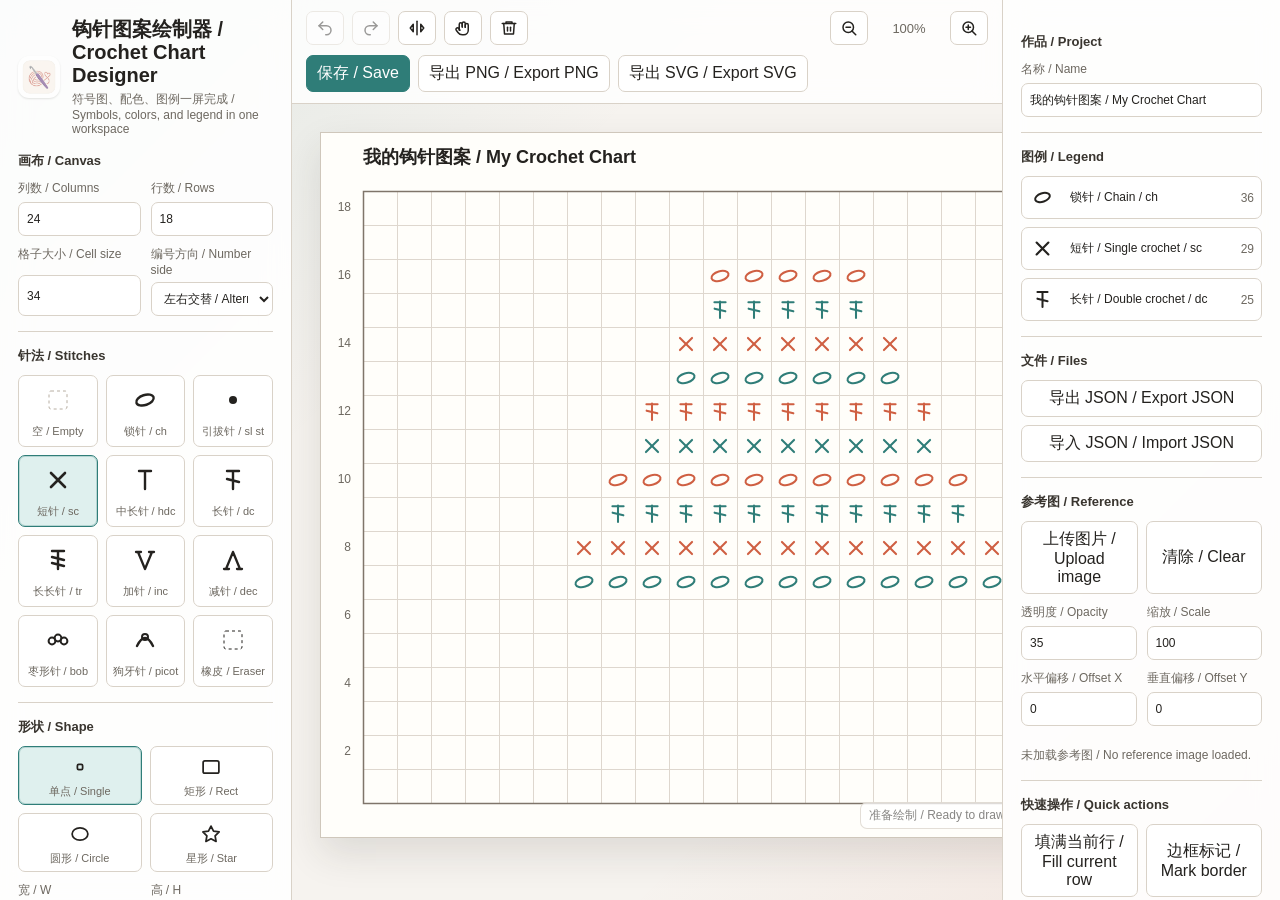
==== commit 48f0128c: "Add bilingual UI text" ====
--- a/index.html
+++ b/index.html
@@ -5,7 +5,7 @@
   <meta name="viewport" content="width=device-width, initial-scale=1">
   <link rel="icon" type="image/png" href="assets/icon.png">
   <link rel="apple-touch-icon" href="assets/icon.png">
-  <title>钩针图案绘制器</title>
+  <title>钩针图案绘制器 / Crochet Chart Designer</title>
   <style>
     :root {
       color-scheme: light;
@@ -197,7 +197,10 @@
     .tool span {
       color: var(--muted);
       font-size: 11px;
-      white-space: nowrap;
+      line-height: 1.2;
+      max-width: 100%;
+      overflow-wrap: anywhere;
+      text-align: center;
     }
 
     .tool.active {
@@ -233,7 +236,10 @@
     .preset-tool span {
       color: var(--muted);
       font-size: 11px;
-      white-space: nowrap;
+      line-height: 1.2;
+      max-width: 100%;
+      overflow-wrap: anywhere;
+      text-align: center;
     }
 
     .preset-tool.active {
@@ -267,6 +273,7 @@
       display: flex;
       align-items: center;
       justify-content: space-between;
+      flex-wrap: wrap;
       gap: 10px;
       min-height: 62px;
       padding: 11px 14px;
@@ -464,60 +471,60 @@
   <div class="app">
     <aside class="sidebar">
       <div class="brand">
-        <img class="brand-mark" src="assets/icon.png" alt="钩针图案绘制器图标">
+        <img class="brand-mark" src="assets/icon.png" alt="钩针图案绘制器图标 / Crochet Chart Designer icon">
         <div>
-          <h1>钩针图案绘制器</h1>
-          <p>符号图、配色、图例一屏完成</p>
+          <h1>钩针图案绘制器 / Crochet Chart Designer</h1>
+          <p>符号图、配色、图例一屏完成 / Symbols, colors, and legend in one workspace</p>
         </div>
       </div>
 
       <section class="section">
-        <div class="section-title">画布</div>
+        <div class="section-title">画布 / Canvas</div>
         <div class="field-grid">
-          <label>列数
+          <label>列数 / Columns
             <input id="colsInput" type="number" min="4" max="80" value="24">
           </label>
-          <label>行数
+          <label>行数 / Rows
             <input id="rowsInput" type="number" min="4" max="80" value="18">
           </label>
-          <label>格子大小
+          <label>格子大小 / Cell size
             <input id="cellInput" type="number" min="22" max="54" value="34">
           </label>
-          <label>编号方向
+          <label>编号方向 / Number side
             <select id="numberMode">
-              <option value="both">左右交替</option>
-              <option value="right">右侧</option>
-              <option value="left">左侧</option>
-              <option value="none">隐藏</option>
+              <option value="both">左右交替 / Alternate</option>
+              <option value="right">右侧 / Right</option>
+              <option value="left">左侧 / Left</option>
+              <option value="none">隐藏 / Hidden</option>
             </select>
           </label>
         </div>
       </section>
 
       <section class="section">
-        <div class="section-title">针法</div>
+        <div class="section-title">针法 / Stitches</div>
         <div class="tools" id="toolPalette"></div>
       </section>
 
       <section class="section">
-        <div class="section-title">Shape</div>
+        <div class="section-title">形状 / Shape</div>
         <div class="preset-tools" id="presetPalette"></div>
         <div style="height:10px"></div>
         <div class="field-grid">
-          <label>W
+          <label>宽 / W
             <input id="presetColsInput" type="number" min="1" max="21" value="7">
           </label>
-          <label>H
+          <label>高 / H
             <input id="presetRowsInput" type="number" min="1" max="21" value="7">
           </label>
         </div>
       </section>
 
       <section class="section">
-        <div class="section-title">颜色</div>
+        <div class="section-title">颜色 / Colors</div>
         <div class="swatches" id="swatches"></div>
         <div style="height:10px"></div>
-        <label>自定义线色
+        <label>自定义线色 / Custom yarn color
           <input id="customColor" type="color" value="#2f7d78">
         </label>
       </section>
@@ -526,103 +533,103 @@
     <main class="main">
       <div class="toolbar">
         <div class="toolbar-group">
-          <button class="icon-btn" id="undoBtn" title="撤销" aria-label="撤销">
+          <button class="icon-btn" id="undoBtn" title="撤销 / Undo" aria-label="撤销 / Undo">
             <svg viewBox="0 0 24 24"><path d="M9 14 4 9l5-5"/><path d="M4 9h10a6 6 0 0 1 0 12h-1"/></svg>
           </button>
-          <button class="icon-btn" id="redoBtn" title="重做" aria-label="重做">
+          <button class="icon-btn" id="redoBtn" title="重做 / Redo" aria-label="重做 / Redo">
             <svg viewBox="0 0 24 24"><path d="m15 14 5-5-5-5"/><path d="M20 9H10a6 6 0 0 0 0 12h1"/></svg>
           </button>
-          <button class="icon-btn" id="mirrorBtn" title="水平镜像" aria-label="水平镜像">
+          <button class="icon-btn" id="mirrorBtn" title="水平镜像 / Mirror horizontally" aria-label="水平镜像 / Mirror horizontally">
             <svg viewBox="0 0 24 24"><path d="M12 3v18"/><path d="m7 7-4 5 4 5V7Z"/><path d="m17 7 4 5-4 5V7Z"/></svg>
           </button>
-          <button class="icon-btn" id="panBtn" title="拖动画布" aria-label="拖动画布">
+          <button class="icon-btn" id="panBtn" title="拖动画布 / Pan canvas" aria-label="拖动画布 / Pan canvas">
             <svg viewBox="0 0 24 24"><path d="M7 11V7a2 2 0 1 1 4 0v4"/><path d="M11 10V6a2 2 0 1 1 4 0v5"/><path d="M15 11V8a2 2 0 1 1 4 0v7a6 6 0 0 1-6 6h-2a7 7 0 0 1-5.7-3L3 15a2 2 0 0 1 3.2-2.4L8 15"/><path d="M7 11v4"/></svg>
           </button>
-          <button class="icon-btn" id="clearBtn" title="清空画布" aria-label="清空画布">
+          <button class="icon-btn" id="clearBtn" title="清空画布 / Clear canvas" aria-label="清空画布 / Clear canvas">
             <svg viewBox="0 0 24 24"><path d="M3 6h18"/><path d="M8 6V4h8v2"/><path d="m19 6-1 14H6L5 6"/><path d="M10 11v5"/><path d="M14 11v5"/></svg>
           </button>
         </div>
         <div class="toolbar-group">
-          <button class="icon-btn" id="zoomOutBtn" title="缩小" aria-label="缩小">
+          <button class="icon-btn" id="zoomOutBtn" title="缩小 / Zoom out" aria-label="缩小 / Zoom out">
             <svg viewBox="0 0 24 24"><circle cx="11" cy="11" r="7"/><path d="M8 11h6"/><path d="m16 16 5 5"/></svg>
           </button>
           <div class="zoom-pill" id="zoomLabel">100%</div>
-          <button class="icon-btn" id="zoomInBtn" title="放大" aria-label="放大">
+          <button class="icon-btn" id="zoomInBtn" title="放大 / Zoom in" aria-label="放大 / Zoom in">
             <svg viewBox="0 0 24 24"><circle cx="11" cy="11" r="7"/><path d="M8 11h6"/><path d="M11 8v6"/><path d="m16 16 5 5"/></svg>
           </button>
         </div>
         <div class="toolbar-group">
-          <button id="saveBtn" class="button-primary">保存</button>
-          <button id="exportPngBtn">PNG</button>
-          <button id="exportSvgBtn">SVG</button>
+          <button id="saveBtn" class="button-primary">保存 / Save</button>
+          <button id="exportPngBtn">导出 PNG / Export PNG</button>
+          <button id="exportSvgBtn">导出 SVG / Export SVG</button>
         </div>
       </div>
       <div class="stage-wrap" id="stageWrap">
         <div class="stage" id="stage">
           <canvas id="chart" width="980" height="720"></canvas>
-          <div class="status" id="status">准备绘制</div>
+          <div class="status" id="status">准备绘制 / Ready to draw</div>
         </div>
       </div>
     </main>
 
     <aside class="inspector">
       <section class="section">
-        <div class="section-title">作品</div>
-        <label>名称
-          <input id="titleInput" type="text" value="我的钩针图案">
+        <div class="section-title">作品 / Project</div>
+        <label>名称 / Name
+          <input id="titleInput" type="text" value="我的钩针图案 / My Crochet Chart">
         </label>
       </section>
 
       <section class="section">
-        <div class="section-title">图例</div>
+        <div class="section-title">图例 / Legend</div>
         <div class="legend" id="legend"></div>
       </section>
 
       <section class="section">
-        <div class="section-title">文件</div>
+        <div class="section-title">文件 / Files</div>
         <div class="actions">
-          <button id="exportJsonBtn">导出 JSON</button>
-          <button id="importJsonBtn">导入 JSON</button>
+          <button id="exportJsonBtn">导出 JSON / Export JSON</button>
+          <button id="importJsonBtn">导入 JSON / Import JSON</button>
           <input id="fileInput" class="hidden-file" type="file" accept="application/json,.json">
         </div>
       </section>
 
       <section class="section">
-        <div class="section-title">Reference</div>
+        <div class="section-title">参考图 / Reference</div>
         <div class="actions two">
-          <button id="uploadBgBtn">Upload image</button>
-          <button id="clearBgBtn">Clear</button>
+          <button id="uploadBgBtn">上传图片 / Upload image</button>
+          <button id="clearBgBtn">清除 / Clear</button>
         </div>
         <input id="bgFileInput" class="hidden-file" type="file" accept="image/*">
         <div style="height:10px"></div>
         <div class="field-grid">
-          <label>Opacity
+          <label>透明度 / Opacity
             <input id="bgOpacityInput" type="number" min="0" max="100" value="35">
           </label>
-          <label>Scale
+          <label>缩放 / Scale
             <input id="bgScaleInput" type="number" min="10" max="300" value="100">
           </label>
-          <label>Offset X
+          <label>水平偏移 / Offset X
             <input id="bgOffsetXInput" type="number" min="-2000" max="2000" value="0">
           </label>
-          <label>Offset Y
+          <label>垂直偏移 / Offset Y
             <input id="bgOffsetYInput" type="number" min="-2000" max="2000" value="0">
           </label>
         </div>
         <div style="height:8px"></div>
-        <p class="note" id="bgInfoText">No reference image loaded.</p>
+        <p class="note" id="bgInfoText">未加载参考图 / No reference image loaded.</p>
       </section>
 
       <section class="section">
-        <div class="section-title">快速操作</div>
+        <div class="section-title">快速操作 / Quick actions</div>
         <div class="actions two">
-          <button id="fillRowBtn">填满当前行</button>
-          <button id="outlineBtn">边框标记</button>
+          <button id="fillRowBtn">填满当前行 / Fill current row</button>
+          <button id="outlineBtn">边框标记 / Mark border</button>
         </div>
       </section>
 
       <section class="section">
-        <div class="section-title">状态</div>
+        <div class="section-title">状态 / Status</div>
         <p class="note" id="summaryText"></p>
       </section>
     </aside>
@@ -630,25 +637,25 @@
 
   <script>
     const stitches = [
-      { id: "empty", name: "空", abbr: "空", draw: "empty" },
-      { id: "ch", name: "锁针", abbr: "ch", draw: "chain" },
-      { id: "slst", name: "引拔针", abbr: "sl st", draw: "dot" },
-      { id: "sc", name: "短针", abbr: "sc", draw: "cross" },
-      { id: "hdc", name: "中长针", abbr: "hdc", draw: "halfDouble" },
-      { id: "dc", name: "长针", abbr: "dc", draw: "double" },
-      { id: "tr", name: "长长针", abbr: "tr", draw: "treble" },
-      { id: "inc", name: "加针", abbr: "inc", draw: "increase" },
-      { id: "dec", name: "减针", abbr: "dec", draw: "decrease" },
-      { id: "bobble", name: "枣形针", abbr: "bob", draw: "bobble" },
-      { id: "picot", name: "狗牙针", abbr: "picot", draw: "picot" },
-      { id: "erase", name: "橡皮", abbr: "擦", draw: "eraser" }
+      { id: "empty", name: "空", en: "Empty", abbr: "空", draw: "empty" },
+      { id: "ch", name: "锁针", en: "Chain", abbr: "ch", draw: "chain" },
+      { id: "slst", name: "引拔针", en: "Slip stitch", abbr: "sl st", draw: "dot" },
+      { id: "sc", name: "短针", en: "Single crochet", abbr: "sc", draw: "cross" },
+      { id: "hdc", name: "中长针", en: "Half double crochet", abbr: "hdc", draw: "halfDouble" },
+      { id: "dc", name: "长针", en: "Double crochet", abbr: "dc", draw: "double" },
+      { id: "tr", name: "长长针", en: "Treble crochet", abbr: "tr", draw: "treble" },
+      { id: "inc", name: "加针", en: "Increase", abbr: "inc", draw: "increase" },
+      { id: "dec", name: "减针", en: "Decrease", abbr: "dec", draw: "decrease" },
+      { id: "bobble", name: "枣形针", en: "Bobble", abbr: "bob", draw: "bobble" },
+      { id: "picot", name: "狗牙针", en: "Picot", abbr: "picot", draw: "picot" },
+      { id: "erase", name: "橡皮", en: "Eraser", abbr: "擦", draw: "eraser" }
     ];
 
     const shapePresets = [
-      { id: "single", name: "Single" },
-      { id: "rect", name: "Rect" },
-      { id: "circle", name: "Circle" },
-      { id: "star", name: "Star" }
+      { id: "single", name: "单点", en: "Single" },
+      { id: "rect", name: "矩形", en: "Rect" },
+      { id: "circle", name: "圆形", en: "Circle" },
+      { id: "star", name: "星形", en: "Star" }
     ];
 
     const swatchColors = ["#24221f", "#2f7d78", "#cf5f42", "#8f5b9a", "#d69b2d", "#5c7f45", "#4d76b9", "#b34d66", "#8b6b4f", "#6d6860", "#ffffff", "#f1d7c3"];
@@ -663,7 +670,7 @@
       presetCols: 7,
       presetRows: 7,
       color: "#2f7d78",
-      title: "我的钩针图案",
+      title: "我的钩针图案 / My Crochet Chart",
       numberMode: "both",
       hover: null,
       selected: null,
@@ -770,9 +777,9 @@
         const btn = document.createElement("button");
         btn.className = `tool${state.tool === stitch.id ? " active" : ""}`;
         btn.type = "button";
-        btn.title = stitch.name;
+        btn.title = dual(stitch.name, stitch.en);
         btn.dataset.tool = stitch.id;
-        btn.innerHTML = `${symbolSvg(stitch.id, stitch.id === "empty" ? "#b7aea2" : "#24221f")}<span>${stitch.abbr}</span>`;
+        btn.innerHTML = `${symbolSvg(stitch.id, stitch.id === "empty" ? "#b7aea2" : "#24221f")}<span>${stitchButtonLabel(stitch)}</span>`;
         btn.addEventListener("click", () => {
           state.tool = stitch.id;
           buildTools();
@@ -787,9 +794,9 @@
         const btn = document.createElement("button");
         btn.className = `preset-tool${state.preset === preset.id ? " active" : ""}`;
         btn.type = "button";
-        btn.title = preset.name;
+        btn.title = dual(preset.name, preset.en);
         btn.dataset.preset = preset.id;
-        btn.innerHTML = `${shapeSvg(preset.id)}<span>${preset.name}</span>`;
+        btn.innerHTML = `${shapeSvg(preset.id)}<span>${dual(preset.name, preset.en)}</span>`;
         btn.addEventListener("click", () => {
           state.preset = preset.id;
           buildPresets();
@@ -894,7 +901,7 @@
         });
       });
       els.titleInput.addEventListener("input", event => {
-        state.title = event.target.value.trim() || "未命名图案";
+        state.title = event.target.value.trim() || "未命名图案 / Untitled pattern";
         render();
       });
 
@@ -1436,7 +1443,7 @@
           offsetX: state.background.offsetX,
           offsetY: state.background.offsetY
         });
-        flashStatus("Reference image loaded");
+        flashStatus("参考图已加载 / Reference image loaded");
       };
       reader.readAsDataURL(file);
       event.target.value = "";
@@ -1490,13 +1497,13 @@
 
     function updateBackgroundInfo() {
       if (!state.background.src) {
-        els.bgInfoText.textContent = "No reference image loaded.";
+        els.bgInfoText.textContent = "未加载参考图 / No reference image loaded.";
         return;
       }
-      const name = state.background.name || "Embedded image";
+      const name = state.background.name || "嵌入图片 / Embedded image";
       const size = state.background.naturalWidth && state.background.naturalHeight
         ? `${state.background.naturalWidth} x ${state.background.naturalHeight}`
-        : "Loading...";
+        : "加载中 / Loading...";
       els.bgInfoText.textContent = `${name} · ${size}`;
     }
 
@@ -1510,24 +1517,26 @@
       els.legend.innerHTML = "";
       const used = stitches.filter(stitch => stitch.id !== "erase" && stitch.id !== "empty" && counts.has(stitch.id));
       if (!used.length) {
-        els.legend.innerHTML = `<p class="note">画布还没有针法符号。</p>`;
+        els.legend.innerHTML = `<p class="note">画布还没有针法符号 / No stitch symbols on the canvas yet.</p>`;
       } else {
         used.forEach(stitch => {
           const row = document.createElement("div");
           row.className = "legend-row";
-          row.innerHTML = `<div class="legend-icon">${symbolSvg(stitch.id, "#24221f")}</div><div class="legend-name">${stitch.name} / ${stitch.abbr}</div><div class="legend-count">${counts.get(stitch.id)}</div>`;
+          row.innerHTML = `<div class="legend-icon">${symbolSvg(stitch.id, "#24221f")}</div><div class="legend-name">${stitch.name} / ${stitch.en} / ${stitch.abbr}</div><div class="legend-count">${counts.get(stitch.id)}</div>`;
           els.legend.appendChild(row);
         });
       }
       const total = [...counts.values()].reduce((sum, value) => sum + value, 0);
-      els.summaryText.textContent = `${state.title}：${state.cols} 列 x ${state.rows} 行，已放置 ${total} 个针法符号。`;
+      els.summaryText.textContent = `${state.title}：${state.cols} 列 x ${state.rows} 行，已放置 ${total} 个针法符号 / ${state.cols} columns x ${state.rows} rows, ${total} stitch symbols placed.`;
     }
 
     function updateStatus() {
       const stitch = stitches.find(item => item.id === state.tool);
       const preset = shapePresets.find(item => item.id === state.preset);
-      const pos = state.hover ? `第 ${state.rows - state.hover.row} 行，第 ${state.hover.col + 1} 列` : "准备绘制";
-      els.status.textContent = `${pos} · ${stitch?.abbr || ""} · ${preset?.name || "Single"}`;
+      const pos = state.hover
+        ? `第 ${state.rows - state.hover.row} 行，第 ${state.hover.col + 1} 列 / Row ${state.rows - state.hover.row}, Column ${state.hover.col + 1}`
+        : "准备绘制 / Ready to draw";
+      els.status.textContent = `${pos} · ${stitch ? dual(stitch.name, stitch.en) : ""} · ${preset ? dual(preset.name, preset.en) : dual("单点", "Single")}`;
     }
 
     function shapeSvg(shapeId) {
@@ -1560,7 +1569,7 @@
 
     function saveProject() {
       localStorage.setItem("crochet-chart-project", JSON.stringify(projectData()));
-      flashStatus("已保存到浏览器");
+      flashStatus("已保存到浏览器 / Saved to browser");
     }
 
     function projectData() {
@@ -1586,7 +1595,7 @@
 
     function loadProject(data, recordUndo = true) {
       if (recordUndo && state.grid.length) pushUndo();
-      state.title = data.title || "我的钩针图案";
+      state.title = data.title || "我的钩针图案 / My Crochet Chart";
       state.rows = clamp(Number(data.rows || data.grid?.length || 18), 4, 80);
       state.cols = clamp(Number(data.cols || data.grid?.[0]?.length || 24), 4, 80);
       state.cell = clamp(Number(data.cell || 34), 22, 54);
@@ -1631,9 +1640,9 @@
       reader.onload = () => {
         try {
           loadProject(JSON.parse(reader.result), true);
-          flashStatus("JSON 已导入");
+          flashStatus("JSON 已导入 / JSON imported");
         } catch {
-          flashStatus("JSON 格式无法识别");
+          flashStatus("JSON 格式无法识别 / JSON format not recognized");
         }
       };
       reader.readAsText(file);
@@ -1712,6 +1721,15 @@
       return (name || "crochet-chart").replace(/[\\/:*?"<>|]+/g, "-").trim() || "crochet-chart";
     }
 
+    function dual(zh, en) {
+      return `${zh} / ${en}`;
+    }
+
+    function stitchButtonLabel(stitch) {
+      if (stitch.id === "empty" || stitch.id === "erase") return dual(stitch.name, stitch.en);
+      return `${stitch.name} / ${stitch.abbr}`;
+    }
+
     function normalizeColor(value) {
       if (typeof value !== "string") return "#24221f";
       if (/^#[0-9a-f]{6}$/i.test(value)) return value;
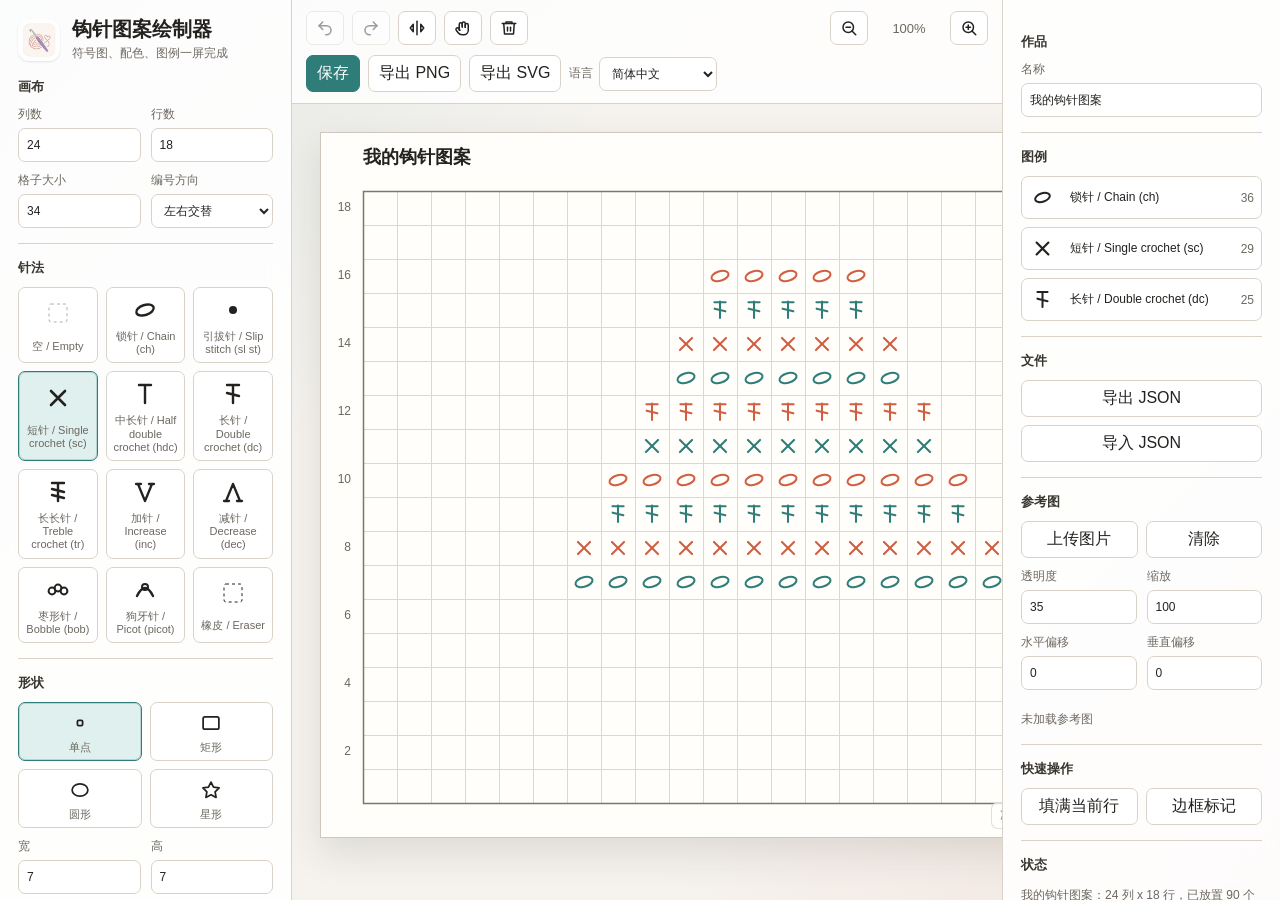
==== commit ddc96900: "Add multilingual UI selector" ====
--- a/index.html
+++ b/index.html
@@ -5,7 +5,7 @@
   <meta name="viewport" content="width=device-width, initial-scale=1">
   <link rel="icon" type="image/png" href="assets/icon.png">
   <link rel="apple-touch-icon" href="assets/icon.png">
-  <title>钩针图案绘制器 / Crochet Chart Designer</title>
+  <title>钩针图案绘制器</title>
   <style>
     :root {
       color-scheme: light;
@@ -288,6 +288,19 @@
       gap: 8px;
     }
 
+    .language-picker {
+      display: flex;
+      align-items: center;
+      gap: 6px;
+      color: var(--muted);
+      font-size: 12px;
+    }
+
+    .language-select {
+      width: auto;
+      min-width: 118px;
+    }
+
     .icon-btn {
       width: 38px;
       padding: 7px;
@@ -471,60 +484,60 @@
   <div class="app">
     <aside class="sidebar">
       <div class="brand">
-        <img class="brand-mark" src="assets/icon.png" alt="钩针图案绘制器图标 / Crochet Chart Designer icon">
+        <img class="brand-mark" src="assets/icon.png" alt="钩针图案绘制器图标" data-i18n-alt="appIconAlt">
         <div>
-          <h1>钩针图案绘制器 / Crochet Chart Designer</h1>
-          <p>符号图、配色、图例一屏完成 / Symbols, colors, and legend in one workspace</p>
+          <h1 data-i18n="appTitle">钩针图案绘制器</h1>
+          <p data-i18n="tagline">符号图、配色、图例一屏完成</p>
         </div>
       </div>
 
       <section class="section">
-        <div class="section-title">画布 / Canvas</div>
+        <div class="section-title" data-i18n="canvas">画布</div>
         <div class="field-grid">
-          <label>列数 / Columns
+          <label><span data-i18n="columns">列数</span>
             <input id="colsInput" type="number" min="4" max="80" value="24">
           </label>
-          <label>行数 / Rows
+          <label><span data-i18n="rows">行数</span>
             <input id="rowsInput" type="number" min="4" max="80" value="18">
           </label>
-          <label>格子大小 / Cell size
+          <label><span data-i18n="cellSize">格子大小</span>
             <input id="cellInput" type="number" min="22" max="54" value="34">
           </label>
-          <label>编号方向 / Number side
+          <label><span data-i18n="numberSide">编号方向</span>
             <select id="numberMode">
-              <option value="both">左右交替 / Alternate</option>
-              <option value="right">右侧 / Right</option>
-              <option value="left">左侧 / Left</option>
-              <option value="none">隐藏 / Hidden</option>
+              <option value="both" data-i18n="numberBoth">左右交替</option>
+              <option value="right" data-i18n="numberRight">右侧</option>
+              <option value="left" data-i18n="numberLeft">左侧</option>
+              <option value="none" data-i18n="numberNone">隐藏</option>
             </select>
           </label>
         </div>
       </section>
 
       <section class="section">
-        <div class="section-title">针法 / Stitches</div>
+        <div class="section-title" data-i18n="stitches">针法</div>
         <div class="tools" id="toolPalette"></div>
       </section>
 
       <section class="section">
-        <div class="section-title">形状 / Shape</div>
+        <div class="section-title" data-i18n="shape">形状</div>
         <div class="preset-tools" id="presetPalette"></div>
         <div style="height:10px"></div>
         <div class="field-grid">
-          <label>宽 / W
+          <label><span data-i18n="width">宽</span>
             <input id="presetColsInput" type="number" min="1" max="21" value="7">
           </label>
-          <label>高 / H
+          <label><span data-i18n="height">高</span>
             <input id="presetRowsInput" type="number" min="1" max="21" value="7">
           </label>
         </div>
       </section>
 
       <section class="section">
-        <div class="section-title">颜色 / Colors</div>
+        <div class="section-title" data-i18n="colors">颜色</div>
         <div class="swatches" id="swatches"></div>
         <div style="height:10px"></div>
-        <label>自定义线色 / Custom yarn color
+        <label><span data-i18n="customYarnColor">自定义线色</span>
           <input id="customColor" type="color" value="#2f7d78">
         </label>
       </section>
@@ -533,129 +546,385 @@
     <main class="main">
       <div class="toolbar">
         <div class="toolbar-group">
-          <button class="icon-btn" id="undoBtn" title="撤销 / Undo" aria-label="撤销 / Undo">
+          <button class="icon-btn" id="undoBtn" title="撤销" aria-label="撤销" data-i18n-title="undo">
             <svg viewBox="0 0 24 24"><path d="M9 14 4 9l5-5"/><path d="M4 9h10a6 6 0 0 1 0 12h-1"/></svg>
           </button>
-          <button class="icon-btn" id="redoBtn" title="重做 / Redo" aria-label="重做 / Redo">
+          <button class="icon-btn" id="redoBtn" title="重做" aria-label="重做" data-i18n-title="redo">
             <svg viewBox="0 0 24 24"><path d="m15 14 5-5-5-5"/><path d="M20 9H10a6 6 0 0 0 0 12h1"/></svg>
           </button>
-          <button class="icon-btn" id="mirrorBtn" title="水平镜像 / Mirror horizontally" aria-label="水平镜像 / Mirror horizontally">
+          <button class="icon-btn" id="mirrorBtn" title="水平镜像" aria-label="水平镜像" data-i18n-title="mirror">
             <svg viewBox="0 0 24 24"><path d="M12 3v18"/><path d="m7 7-4 5 4 5V7Z"/><path d="m17 7 4 5-4 5V7Z"/></svg>
           </button>
-          <button class="icon-btn" id="panBtn" title="拖动画布 / Pan canvas" aria-label="拖动画布 / Pan canvas">
+          <button class="icon-btn" id="panBtn" title="拖动画布" aria-label="拖动画布" data-i18n-title="panCanvas">
             <svg viewBox="0 0 24 24"><path d="M7 11V7a2 2 0 1 1 4 0v4"/><path d="M11 10V6a2 2 0 1 1 4 0v5"/><path d="M15 11V8a2 2 0 1 1 4 0v7a6 6 0 0 1-6 6h-2a7 7 0 0 1-5.7-3L3 15a2 2 0 0 1 3.2-2.4L8 15"/><path d="M7 11v4"/></svg>
           </button>
-          <button class="icon-btn" id="clearBtn" title="清空画布 / Clear canvas" aria-label="清空画布 / Clear canvas">
+          <button class="icon-btn" id="clearBtn" title="清空画布" aria-label="清空画布" data-i18n-title="clearCanvas">
             <svg viewBox="0 0 24 24"><path d="M3 6h18"/><path d="M8 6V4h8v2"/><path d="m19 6-1 14H6L5 6"/><path d="M10 11v5"/><path d="M14 11v5"/></svg>
           </button>
         </div>
         <div class="toolbar-group">
-          <button class="icon-btn" id="zoomOutBtn" title="缩小 / Zoom out" aria-label="缩小 / Zoom out">
+          <button class="icon-btn" id="zoomOutBtn" title="缩小" aria-label="缩小" data-i18n-title="zoomOut">
             <svg viewBox="0 0 24 24"><circle cx="11" cy="11" r="7"/><path d="M8 11h6"/><path d="m16 16 5 5"/></svg>
           </button>
           <div class="zoom-pill" id="zoomLabel">100%</div>
-          <button class="icon-btn" id="zoomInBtn" title="放大 / Zoom in" aria-label="放大 / Zoom in">
+          <button class="icon-btn" id="zoomInBtn" title="放大" aria-label="放大" data-i18n-title="zoomIn">
             <svg viewBox="0 0 24 24"><circle cx="11" cy="11" r="7"/><path d="M8 11h6"/><path d="M11 8v6"/><path d="m16 16 5 5"/></svg>
           </button>
         </div>
         <div class="toolbar-group">
-          <button id="saveBtn" class="button-primary">保存 / Save</button>
-          <button id="exportPngBtn">导出 PNG / Export PNG</button>
-          <button id="exportSvgBtn">导出 SVG / Export SVG</button>
+          <button id="saveBtn" class="button-primary" data-i18n="save">保存</button>
+          <button id="exportPngBtn" data-i18n="exportPng">导出 PNG</button>
+          <button id="exportSvgBtn" data-i18n="exportSvg">导出 SVG</button>
+          <label class="language-picker"><span data-i18n="language">语言</span>
+            <select id="languageSelect" class="language-select">
+              <option value="zh-CN">简体中文</option>
+              <option value="zh-TW">繁體中文</option>
+              <option value="en">English</option>
+              <option value="ru">Русский</option>
+            </select>
+          </label>
         </div>
       </div>
       <div class="stage-wrap" id="stageWrap">
         <div class="stage" id="stage">
           <canvas id="chart" width="980" height="720"></canvas>
-          <div class="status" id="status">准备绘制 / Ready to draw</div>
+          <div class="status" id="status">准备绘制</div>
         </div>
       </div>
     </main>
 
     <aside class="inspector">
       <section class="section">
-        <div class="section-title">作品 / Project</div>
-        <label>名称 / Name
-          <input id="titleInput" type="text" value="我的钩针图案 / My Crochet Chart">
+        <div class="section-title" data-i18n="project">作品</div>
+        <label><span data-i18n="name">名称</span>
+          <input id="titleInput" type="text" value="我的钩针图案">
         </label>
       </section>
 
       <section class="section">
-        <div class="section-title">图例 / Legend</div>
+        <div class="section-title" data-i18n="legend">图例</div>
         <div class="legend" id="legend"></div>
       </section>
 
       <section class="section">
-        <div class="section-title">文件 / Files</div>
+        <div class="section-title" data-i18n="files">文件</div>
         <div class="actions">
-          <button id="exportJsonBtn">导出 JSON / Export JSON</button>
-          <button id="importJsonBtn">导入 JSON / Import JSON</button>
+          <button id="exportJsonBtn" data-i18n="exportJson">导出 JSON</button>
+          <button id="importJsonBtn" data-i18n="importJson">导入 JSON</button>
           <input id="fileInput" class="hidden-file" type="file" accept="application/json,.json">
         </div>
       </section>
 
       <section class="section">
-        <div class="section-title">参考图 / Reference</div>
+        <div class="section-title" data-i18n="reference">参考图</div>
         <div class="actions two">
-          <button id="uploadBgBtn">上传图片 / Upload image</button>
-          <button id="clearBgBtn">清除 / Clear</button>
+          <button id="uploadBgBtn" data-i18n="uploadImage">上传图片</button>
+          <button id="clearBgBtn" data-i18n="clear">清除</button>
         </div>
         <input id="bgFileInput" class="hidden-file" type="file" accept="image/*">
         <div style="height:10px"></div>
         <div class="field-grid">
-          <label>透明度 / Opacity
+          <label><span data-i18n="opacity">透明度</span>
             <input id="bgOpacityInput" type="number" min="0" max="100" value="35">
           </label>
-          <label>缩放 / Scale
+          <label><span data-i18n="scale">缩放</span>
             <input id="bgScaleInput" type="number" min="10" max="300" value="100">
           </label>
-          <label>水平偏移 / Offset X
+          <label><span data-i18n="offsetX">水平偏移</span>
             <input id="bgOffsetXInput" type="number" min="-2000" max="2000" value="0">
           </label>
-          <label>垂直偏移 / Offset Y
+          <label><span data-i18n="offsetY">垂直偏移</span>
             <input id="bgOffsetYInput" type="number" min="-2000" max="2000" value="0">
           </label>
         </div>
         <div style="height:8px"></div>
-        <p class="note" id="bgInfoText">未加载参考图 / No reference image loaded.</p>
+        <p class="note" id="bgInfoText">未加载参考图</p>
       </section>
 
       <section class="section">
-        <div class="section-title">快速操作 / Quick actions</div>
+        <div class="section-title" data-i18n="quickActions">快速操作</div>
         <div class="actions two">
-          <button id="fillRowBtn">填满当前行 / Fill current row</button>
-          <button id="outlineBtn">边框标记 / Mark border</button>
+          <button id="fillRowBtn" data-i18n="fillCurrentRow">填满当前行</button>
+          <button id="outlineBtn" data-i18n="markBorder">边框标记</button>
         </div>
       </section>
 
       <section class="section">
-        <div class="section-title">状态 / Status</div>
+        <div class="section-title" data-i18n="status">状态</div>
         <p class="note" id="summaryText"></p>
       </section>
     </aside>
   </div>
 
   <script>
+    const languages = ["zh-CN", "zh-TW", "en", "ru"];
+    const translations = {
+      "zh-CN": {
+        appTitle: "钩针图案绘制器",
+        appIconAlt: "钩针图案绘制器图标",
+        tagline: "符号图、配色、图例一屏完成",
+        canvas: "画布",
+        columns: "列数",
+        rows: "行数",
+        cellSize: "格子大小",
+        numberSide: "编号方向",
+        numberBoth: "左右交替",
+        numberRight: "右侧",
+        numberLeft: "左侧",
+        numberNone: "隐藏",
+        stitches: "针法",
+        shape: "形状",
+        width: "宽",
+        height: "高",
+        colors: "颜色",
+        customYarnColor: "自定义线色",
+        undo: "撤销",
+        redo: "重做",
+        mirror: "水平镜像",
+        panCanvas: "拖动画布",
+        clearCanvas: "清空画布",
+        zoomOut: "缩小",
+        zoomIn: "放大",
+        save: "保存",
+        exportPng: "导出 PNG",
+        exportSvg: "导出 SVG",
+        language: "语言",
+        ready: "准备绘制",
+        project: "作品",
+        name: "名称",
+        legend: "图例",
+        files: "文件",
+        exportJson: "导出 JSON",
+        importJson: "导入 JSON",
+        reference: "参考图",
+        uploadImage: "上传图片",
+        clear: "清除",
+        opacity: "透明度",
+        scale: "缩放",
+        offsetX: "水平偏移",
+        offsetY: "垂直偏移",
+        quickActions: "快速操作",
+        fillCurrentRow: "填满当前行",
+        markBorder: "边框标记",
+        status: "状态",
+        defaultTitle: "我的钩针图案",
+        untitledPattern: "未命名图案",
+        noReferenceImage: "未加载参考图",
+        embeddedImage: "嵌入图片",
+        loading: "加载中",
+        noStitches: "画布还没有针法符号。",
+        referenceLoaded: "参考图已加载",
+        savedToBrowser: "已保存到浏览器",
+        jsonImported: "JSON 已导入",
+        jsonInvalid: "JSON 格式无法识别",
+        position: (row, col) => `第 ${row} 行，第 ${col} 列`,
+        summary: (title, cols, rows, total) => `${title}：${cols} 列 x ${rows} 行，已放置 ${total} 个针法符号。`
+      },
+      "zh-TW": {
+        appTitle: "鉤針圖案繪製器",
+        appIconAlt: "鉤針圖案繪製器圖示",
+        tagline: "符號圖、配色、圖例一屏完成",
+        canvas: "畫布",
+        columns: "欄數",
+        rows: "列數",
+        cellSize: "格子大小",
+        numberSide: "編號方向",
+        numberBoth: "左右交替",
+        numberRight: "右側",
+        numberLeft: "左側",
+        numberNone: "隱藏",
+        stitches: "針法",
+        shape: "形狀",
+        width: "寬",
+        height: "高",
+        colors: "顏色",
+        customYarnColor: "自訂線色",
+        undo: "復原",
+        redo: "重做",
+        mirror: "水平鏡像",
+        panCanvas: "拖動畫布",
+        clearCanvas: "清空畫布",
+        zoomOut: "縮小",
+        zoomIn: "放大",
+        save: "儲存",
+        exportPng: "匯出 PNG",
+        exportSvg: "匯出 SVG",
+        language: "語言",
+        ready: "準備繪製",
+        project: "作品",
+        name: "名稱",
+        legend: "圖例",
+        files: "檔案",
+        exportJson: "匯出 JSON",
+        importJson: "匯入 JSON",
+        reference: "參考圖",
+        uploadImage: "上傳圖片",
+        clear: "清除",
+        opacity: "透明度",
+        scale: "縮放",
+        offsetX: "水平偏移",
+        offsetY: "垂直偏移",
+        quickActions: "快速操作",
+        fillCurrentRow: "填滿目前列",
+        markBorder: "邊框標記",
+        status: "狀態",
+        defaultTitle: "我的鉤針圖案",
+        untitledPattern: "未命名圖案",
+        noReferenceImage: "未載入參考圖",
+        embeddedImage: "嵌入圖片",
+        loading: "載入中",
+        noStitches: "畫布還沒有針法符號。",
+        referenceLoaded: "參考圖已載入",
+        savedToBrowser: "已儲存到瀏覽器",
+        jsonImported: "JSON 已匯入",
+        jsonInvalid: "JSON 格式無法辨識",
+        position: (row, col) => `第 ${row} 列，第 ${col} 欄`,
+        summary: (title, cols, rows, total) => `${title}：${cols} 欄 x ${rows} 列，已放置 ${total} 個針法符號。`
+      },
+      en: {
+        appTitle: "Crochet Chart Designer",
+        appIconAlt: "Crochet Chart Designer icon",
+        tagline: "Symbols, colors, and legend in one workspace",
+        canvas: "Canvas",
+        columns: "Columns",
+        rows: "Rows",
+        cellSize: "Cell size",
+        numberSide: "Number side",
+        numberBoth: "Alternate",
+        numberRight: "Right",
+        numberLeft: "Left",
+        numberNone: "Hidden",
+        stitches: "Stitches",
+        shape: "Shape",
+        width: "Width",
+        height: "Height",
+        colors: "Colors",
+        customYarnColor: "Custom yarn color",
+        undo: "Undo",
+        redo: "Redo",
+        mirror: "Mirror horizontally",
+        panCanvas: "Pan canvas",
+        clearCanvas: "Clear canvas",
+        zoomOut: "Zoom out",
+        zoomIn: "Zoom in",
+        save: "Save",
+        exportPng: "Export PNG",
+        exportSvg: "Export SVG",
+        language: "Language",
+        ready: "Ready to draw",
+        project: "Project",
+        name: "Name",
+        legend: "Legend",
+        files: "Files",
+        exportJson: "Export JSON",
+        importJson: "Import JSON",
+        reference: "Reference",
+        uploadImage: "Upload image",
+        clear: "Clear",
+        opacity: "Opacity",
+        scale: "Scale",
+        offsetX: "Offset X",
+        offsetY: "Offset Y",
+        quickActions: "Quick actions",
+        fillCurrentRow: "Fill current row",
+        markBorder: "Mark border",
+        status: "Status",
+        defaultTitle: "My Crochet Chart",
+        untitledPattern: "Untitled pattern",
+        noReferenceImage: "No reference image loaded.",
+        embeddedImage: "Embedded image",
+        loading: "Loading...",
+        noStitches: "No stitch symbols on the canvas yet.",
+        referenceLoaded: "Reference image loaded",
+        savedToBrowser: "Saved to browser",
+        jsonImported: "JSON imported",
+        jsonInvalid: "JSON format not recognized",
+        position: (row, col) => `Row ${row}, Column ${col}`,
+        summary: (title, cols, rows, total) => `${title}: ${cols} columns x ${rows} rows, ${total} stitch symbols placed.`
+      },
+      ru: {
+        appTitle: "Редактор схем вязания крючком",
+        appIconAlt: "Значок редактора схем вязания крючком",
+        tagline: "Символы, цвета и легенда в одном рабочем окне",
+        canvas: "Холст",
+        columns: "Столбцы",
+        rows: "Ряды",
+        cellSize: "Размер клетки",
+        numberSide: "Сторона номеров",
+        numberBoth: "Поочередно",
+        numberRight: "Справа",
+        numberLeft: "Слева",
+        numberNone: "Скрыть",
+        stitches: "Петли",
+        shape: "Форма",
+        width: "Ширина",
+        height: "Высота",
+        colors: "Цвета",
+        customYarnColor: "Свой цвет пряжи",
+        undo: "Отменить",
+        redo: "Повторить",
+        mirror: "Отразить по горизонтали",
+        panCanvas: "Перемещать холст",
+        clearCanvas: "Очистить холст",
+        zoomOut: "Уменьшить",
+        zoomIn: "Увеличить",
+        save: "Сохранить",
+        exportPng: "Экспорт PNG",
+        exportSvg: "Экспорт SVG",
+        language: "Язык",
+        ready: "Готово к рисованию",
+        project: "Проект",
+        name: "Название",
+        legend: "Легенда",
+        files: "Файлы",
+        exportJson: "Экспорт JSON",
+        importJson: "Импорт JSON",
+        reference: "Референс",
+        uploadImage: "Загрузить изображение",
+        clear: "Очистить",
+        opacity: "Прозрачность",
+        scale: "Масштаб",
+        offsetX: "Смещение X",
+        offsetY: "Смещение Y",
+        quickActions: "Быстрые действия",
+        fillCurrentRow: "Заполнить текущий ряд",
+        markBorder: "Отметить рамку",
+        status: "Статус",
+        defaultTitle: "Моя схема крючком",
+        untitledPattern: "Безымянная схема",
+        noReferenceImage: "Референс не загружен.",
+        embeddedImage: "Встроенное изображение",
+        loading: "Загрузка...",
+        noStitches: "На холсте пока нет символов петель.",
+        referenceLoaded: "Референс загружен",
+        savedToBrowser: "Сохранено в браузере",
+        jsonImported: "JSON импортирован",
+        jsonInvalid: "Формат JSON не распознан",
+        position: (row, col) => `Ряд ${row}, столбец ${col}`,
+        summary: (title, cols, rows, total) => `${title}: ${cols} столбцов x ${rows} рядов, символов петель: ${total}.`
+      }
+    };
+
     const stitches = [
-      { id: "empty", name: "空", en: "Empty", abbr: "空", draw: "empty" },
-      { id: "ch", name: "锁针", en: "Chain", abbr: "ch", draw: "chain" },
-      { id: "slst", name: "引拔针", en: "Slip stitch", abbr: "sl st", draw: "dot" },
-      { id: "sc", name: "短针", en: "Single crochet", abbr: "sc", draw: "cross" },
-      { id: "hdc", name: "中长针", en: "Half double crochet", abbr: "hdc", draw: "halfDouble" },
-      { id: "dc", name: "长针", en: "Double crochet", abbr: "dc", draw: "double" },
-      { id: "tr", name: "长长针", en: "Treble crochet", abbr: "tr", draw: "treble" },
-      { id: "inc", name: "加针", en: "Increase", abbr: "inc", draw: "increase" },
-      { id: "dec", name: "减针", en: "Decrease", abbr: "dec", draw: "decrease" },
-      { id: "bobble", name: "枣形针", en: "Bobble", abbr: "bob", draw: "bobble" },
-      { id: "picot", name: "狗牙针", en: "Picot", abbr: "picot", draw: "picot" },
-      { id: "erase", name: "橡皮", en: "Eraser", abbr: "擦", draw: "eraser" }
+      { id: "empty", labels: { "zh-CN": "空", "zh-TW": "空", en: "Empty", ru: "Пусто" }, abbr: "empty", draw: "empty" },
+      { id: "ch", labels: { "zh-CN": "锁针", "zh-TW": "鎖針", en: "Chain", ru: "Воздушная петля" }, abbr: "ch", draw: "chain" },
+      { id: "slst", labels: { "zh-CN": "引拔针", "zh-TW": "引拔針", en: "Slip stitch", ru: "Соединительный столбик" }, abbr: "sl st", draw: "dot" },
+      { id: "sc", labels: { "zh-CN": "短针", "zh-TW": "短針", en: "Single crochet", ru: "Столбик без накида" }, abbr: "sc", draw: "cross" },
+      { id: "hdc", labels: { "zh-CN": "中长针", "zh-TW": "中長針", en: "Half double crochet", ru: "Полустолбик с накидом" }, abbr: "hdc", draw: "halfDouble" },
+      { id: "dc", labels: { "zh-CN": "长针", "zh-TW": "長針", en: "Double crochet", ru: "Столбик с накидом" }, abbr: "dc", draw: "double" },
+      { id: "tr", labels: { "zh-CN": "长长针", "zh-TW": "長長針", en: "Treble crochet", ru: "Столбик с двумя накидами" }, abbr: "tr", draw: "treble" },
+      { id: "inc", labels: { "zh-CN": "加针", "zh-TW": "加針", en: "Increase", ru: "Прибавка" }, abbr: "inc", draw: "increase" },
+      { id: "dec", labels: { "zh-CN": "减针", "zh-TW": "減針", en: "Decrease", ru: "Убавка" }, abbr: "dec", draw: "decrease" },
+      { id: "bobble", labels: { "zh-CN": "枣形针", "zh-TW": "棗形針", en: "Bobble", ru: "Шишечка" }, abbr: "bob", draw: "bobble" },
+      { id: "picot", labels: { "zh-CN": "狗牙针", "zh-TW": "狗牙針", en: "Picot", ru: "Пико" }, abbr: "picot", draw: "picot" },
+      { id: "erase", labels: { "zh-CN": "橡皮", "zh-TW": "橡皮", en: "Eraser", ru: "Ластик" }, abbr: "erase", draw: "eraser" }
     ];
 
     const shapePresets = [
-      { id: "single", name: "单点", en: "Single" },
-      { id: "rect", name: "矩形", en: "Rect" },
-      { id: "circle", name: "圆形", en: "Circle" },
-      { id: "star", name: "星形", en: "Star" }
+      { id: "single", labels: { "zh-CN": "单点", "zh-TW": "單點", en: "Single", ru: "Одиночная" } },
+      { id: "rect", labels: { "zh-CN": "矩形", "zh-TW": "矩形", en: "Rect", ru: "Прямоугольник" } },
+      { id: "circle", labels: { "zh-CN": "圆形", "zh-TW": "圓形", en: "Circle", ru: "Круг" } },
+      { id: "star", labels: { "zh-CN": "星形", "zh-TW": "星形", en: "Star", ru: "Звезда" } }
     ];
 
     const swatchColors = ["#24221f", "#2f7d78", "#cf5f42", "#8f5b9a", "#d69b2d", "#5c7f45", "#4d76b9", "#b34d66", "#8b6b4f", "#6d6860", "#ffffff", "#f1d7c3"];
@@ -670,7 +939,8 @@
       presetCols: 7,
       presetRows: 7,
       color: "#2f7d78",
-      title: "我的钩针图案 / My Crochet Chart",
+      title: translations[initialLanguage()].defaultTitle,
+      language: initialLanguage(),
       numberMode: "both",
       hover: null,
       selected: null,
@@ -720,7 +990,8 @@
       bgScaleInput: document.getElementById("bgScaleInput"),
       bgOffsetXInput: document.getElementById("bgOffsetXInput"),
       bgOffsetYInput: document.getElementById("bgOffsetYInput"),
-      bgInfoText: document.getElementById("bgInfoText")
+      bgInfoText: document.getElementById("bgInfoText"),
+      languageSelect: document.getElementById("languageSelect")
     };
 
     const ctx = els.canvas.getContext("2d");
@@ -737,6 +1008,7 @@
     }
 
     function init() {
+      applyLanguage();
       const stored = localStorage.getItem("crochet-chart-project");
       if (stored) {
         try {
@@ -777,7 +1049,7 @@
         const btn = document.createElement("button");
         btn.className = `tool${state.tool === stitch.id ? " active" : ""}`;
         btn.type = "button";
-        btn.title = dual(stitch.name, stitch.en);
+        btn.title = termLabel(stitch);
         btn.dataset.tool = stitch.id;
         btn.innerHTML = `${symbolSvg(stitch.id, stitch.id === "empty" ? "#b7aea2" : "#24221f")}<span>${stitchButtonLabel(stitch)}</span>`;
         btn.addEventListener("click", () => {
@@ -794,9 +1066,9 @@
         const btn = document.createElement("button");
         btn.className = `preset-tool${state.preset === preset.id ? " active" : ""}`;
         btn.type = "button";
-        btn.title = dual(preset.name, preset.en);
+        btn.title = localizedLabel(preset);
         btn.dataset.preset = preset.id;
-        btn.innerHTML = `${shapeSvg(preset.id)}<span>${dual(preset.name, preset.en)}</span>`;
+        btn.innerHTML = `${shapeSvg(preset.id)}<span>${localizedLabel(preset)}</span>`;
         btn.addEventListener("click", () => {
           state.preset = preset.id;
           buildPresets();
@@ -878,6 +1150,7 @@
 
       els.fileInput.addEventListener("change", importJson);
       els.bgFileInput.addEventListener("change", importBackgroundImage);
+      els.languageSelect.addEventListener("change", event => setLanguage(event.target.value));
       els.customColor.addEventListener("input", event => {
         state.color = event.target.value;
         buildSwatches();
@@ -901,7 +1174,7 @@
         });
       });
       els.titleInput.addEventListener("input", event => {
-        state.title = event.target.value.trim() || "未命名图案 / Untitled pattern";
+        state.title = event.target.value.trim() || translate("untitledPattern");
         render();
       });
 
@@ -1443,7 +1716,7 @@
           offsetX: state.background.offsetX,
           offsetY: state.background.offsetY
         });
-        flashStatus("参考图已加载 / Reference image loaded");
+        flashStatus(translate("referenceLoaded"));
       };
       reader.readAsDataURL(file);
       event.target.value = "";
@@ -1497,13 +1770,13 @@
 
     function updateBackgroundInfo() {
       if (!state.background.src) {
-        els.bgInfoText.textContent = "未加载参考图 / No reference image loaded.";
+        els.bgInfoText.textContent = translate("noReferenceImage");
         return;
       }
-      const name = state.background.name || "嵌入图片 / Embedded image";
+      const name = state.background.name || translate("embeddedImage");
       const size = state.background.naturalWidth && state.background.naturalHeight
         ? `${state.background.naturalWidth} x ${state.background.naturalHeight}`
-        : "加载中 / Loading...";
+        : translate("loading");
       els.bgInfoText.textContent = `${name} · ${size}`;
     }
 
@@ -1517,26 +1790,26 @@
       els.legend.innerHTML = "";
       const used = stitches.filter(stitch => stitch.id !== "erase" && stitch.id !== "empty" && counts.has(stitch.id));
       if (!used.length) {
-        els.legend.innerHTML = `<p class="note">画布还没有针法符号 / No stitch symbols on the canvas yet.</p>`;
+        els.legend.innerHTML = `<p class="note">${translate("noStitches")}</p>`;
       } else {
         used.forEach(stitch => {
           const row = document.createElement("div");
           row.className = "legend-row";
-          row.innerHTML = `<div class="legend-icon">${symbolSvg(stitch.id, "#24221f")}</div><div class="legend-name">${stitch.name} / ${stitch.en} / ${stitch.abbr}</div><div class="legend-count">${counts.get(stitch.id)}</div>`;
+          row.innerHTML = `<div class="legend-icon">${symbolSvg(stitch.id, "#24221f")}</div><div class="legend-name">${termLabel(stitch)} (${stitch.abbr})</div><div class="legend-count">${counts.get(stitch.id)}</div>`;
           els.legend.appendChild(row);
         });
       }
       const total = [...counts.values()].reduce((sum, value) => sum + value, 0);
-      els.summaryText.textContent = `${state.title}：${state.cols} 列 x ${state.rows} 行，已放置 ${total} 个针法符号 / ${state.cols} columns x ${state.rows} rows, ${total} stitch symbols placed.`;
+      els.summaryText.textContent = translate("summary")(state.title, state.cols, state.rows, total);
     }
 
     function updateStatus() {
       const stitch = stitches.find(item => item.id === state.tool);
       const preset = shapePresets.find(item => item.id === state.preset);
       const pos = state.hover
-        ? `第 ${state.rows - state.hover.row} 行，第 ${state.hover.col + 1} 列 / Row ${state.rows - state.hover.row}, Column ${state.hover.col + 1}`
-        : "准备绘制 / Ready to draw";
-      els.status.textContent = `${pos} · ${stitch ? dual(stitch.name, stitch.en) : ""} · ${preset ? dual(preset.name, preset.en) : dual("单点", "Single")}`;
+        ? translate("position")(state.rows - state.hover.row, state.hover.col + 1)
+        : translate("ready");
+      els.status.textContent = `${pos} · ${stitch ? termLabel(stitch) : ""} · ${preset ? localizedLabel(preset) : localizedLabel(shapePresets[0])}`;
     }
 
     function shapeSvg(shapeId) {
@@ -1569,7 +1842,7 @@
 
     function saveProject() {
       localStorage.setItem("crochet-chart-project", JSON.stringify(projectData()));
-      flashStatus("已保存到浏览器 / Saved to browser");
+      flashStatus(translate("savedToBrowser"));
     }
 
     function projectData() {
@@ -1595,7 +1868,7 @@
 
     function loadProject(data, recordUndo = true) {
       if (recordUndo && state.grid.length) pushUndo();
-      state.title = data.title || "我的钩针图案 / My Crochet Chart";
+      state.title = data.title && !isDefaultTitle(data.title) ? data.title : translate("defaultTitle");
       state.rows = clamp(Number(data.rows || data.grid?.length || 18), 4, 80);
       state.cols = clamp(Number(data.cols || data.grid?.[0]?.length || 24), 4, 80);
       state.cell = clamp(Number(data.cell || 34), 22, 54);
@@ -1640,9 +1913,9 @@
       reader.onload = () => {
         try {
           loadProject(JSON.parse(reader.result), true);
-          flashStatus("JSON 已导入 / JSON imported");
+          flashStatus(translate("jsonImported"));
         } catch {
-          flashStatus("JSON 格式无法识别 / JSON format not recognized");
+          flashStatus(translate("jsonInvalid"));
         }
       };
       reader.readAsText(file);
@@ -1721,13 +1994,71 @@
       return (name || "crochet-chart").replace(/[\\/:*?"<>|]+/g, "-").trim() || "crochet-chart";
     }
 
-    function dual(zh, en) {
-      return `${zh} / ${en}`;
+    function initialLanguage() {
+      const stored = localStorage.getItem("crochet-ui-language");
+      if (languages.includes(stored)) return stored;
+      const browserLanguage = navigator.language || "";
+      if (browserLanguage.startsWith("zh-TW") || browserLanguage.startsWith("zh-HK") || browserLanguage.startsWith("zh-MO")) return "zh-TW";
+      if (browserLanguage.startsWith("zh")) return "zh-CN";
+      if (browserLanguage.startsWith("ru")) return "ru";
+      return "zh-CN";
+    }
+
+    function translate(key) {
+      return translations[state.language]?.[key] ?? translations.en[key] ?? key;
+    }
+
+    function applyLanguage() {
+      document.documentElement.lang = state.language;
+      document.title = translate("appTitle");
+      els.languageSelect.value = state.language;
+      document.querySelectorAll("[data-i18n]").forEach(element => {
+        element.textContent = translate(element.dataset.i18n);
+      });
+      document.querySelectorAll("[data-i18n-title]").forEach(element => {
+        const text = translate(element.dataset.i18nTitle);
+        element.title = text;
+        element.setAttribute("aria-label", text);
+      });
+      document.querySelectorAll("[data-i18n-alt]").forEach(element => {
+        element.alt = translate(element.dataset.i18nAlt);
+      });
+      updateBackgroundInfo();
+    }
+
+    function setLanguage(language) {
+      if (!languages.includes(language) || language === state.language) return;
+      state.language = language;
+      localStorage.setItem("crochet-ui-language", language);
+      if (!els.titleInput.value.trim() || isDefaultTitle(els.titleInput.value)) {
+        state.title = translate("defaultTitle");
+      }
+      applyLanguage();
+      buildTools();
+      buildPresets();
+      updateInputs();
+      render();
+    }
+
+    function localizedLabel(item) {
+      return item.labels[state.language] || item.labels.en;
+    }
+
+    function termLabel(item) {
+      const current = localizedLabel(item);
+      const english = item.labels.en;
+      return state.language === "en" || current === english ? english : `${current} / ${english}`;
+    }
+
+    function isDefaultTitle(value) {
+      const defaultTitles = languages.map(language => translations[language].defaultTitle);
+      defaultTitles.push("我的钩针图案 / My Crochet Chart");
+      return defaultTitles.includes(value);
     }
 
     function stitchButtonLabel(stitch) {
-      if (stitch.id === "empty" || stitch.id === "erase") return dual(stitch.name, stitch.en);
-      return `${stitch.name} / ${stitch.abbr}`;
+      const term = termLabel(stitch);
+      return stitch.id === "empty" || stitch.id === "erase" ? term : `${term} (${stitch.abbr})`;
     }
 
     function normalizeColor(value) {
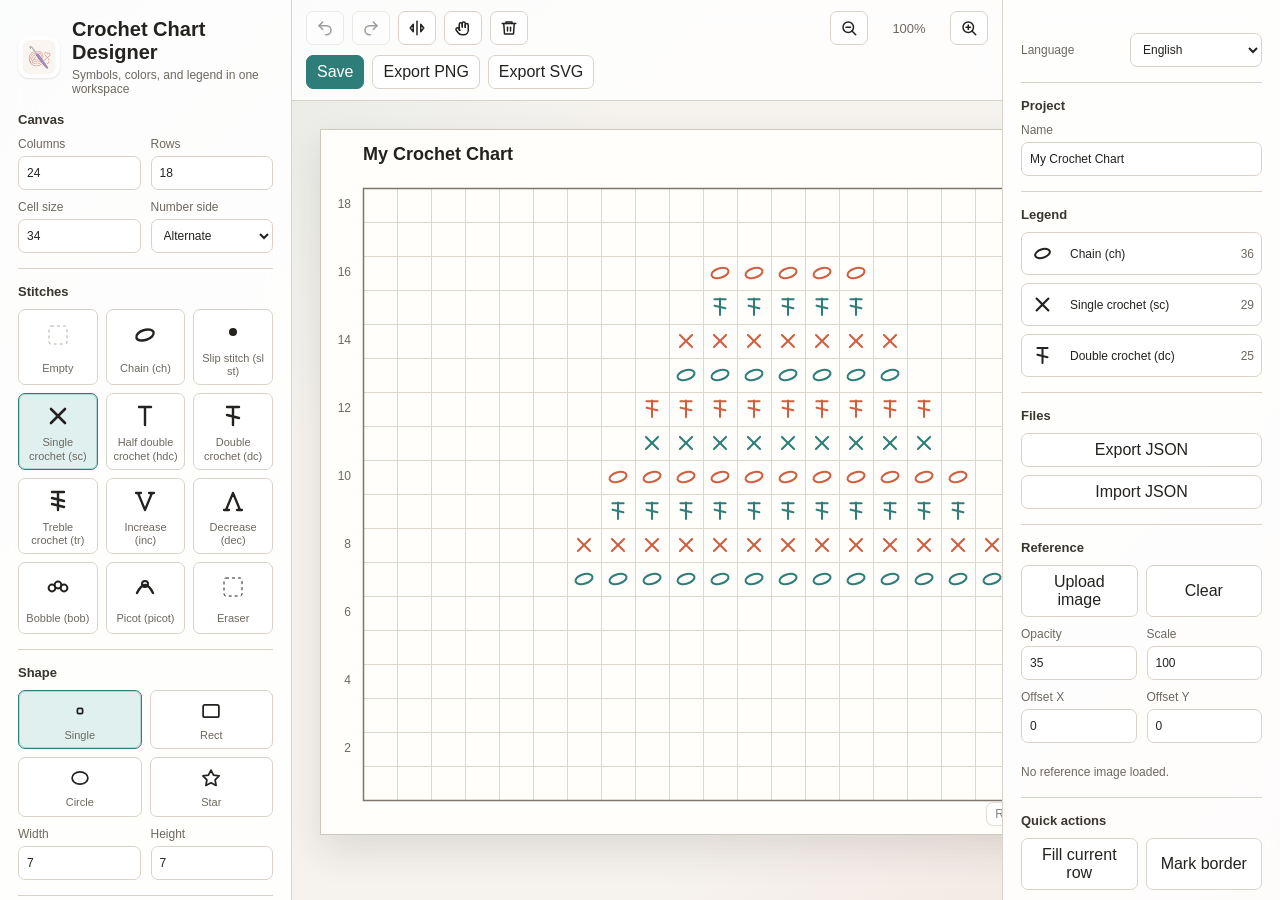
==== commit 58fc0e06: "Optimize multilingual UI config" ====
--- a/index.html
+++ b/index.html
@@ -299,6 +299,14 @@
     .language-select {
       width: auto;
       min-width: 118px;
+    }
+
+    .language-picker-panel {
+      justify-content: space-between;
+    }
+
+    .language-picker-panel .language-select {
+      min-width: 132px;
     }
 
     .icon-btn {
@@ -575,14 +583,6 @@
           <button id="saveBtn" class="button-primary" data-i18n="save">保存</button>
           <button id="exportPngBtn" data-i18n="exportPng">导出 PNG</button>
           <button id="exportSvgBtn" data-i18n="exportSvg">导出 SVG</button>
-          <label class="language-picker"><span data-i18n="language">语言</span>
-            <select id="languageSelect" class="language-select">
-              <option value="zh-CN">简体中文</option>
-              <option value="zh-TW">繁體中文</option>
-              <option value="en">English</option>
-              <option value="ru">Русский</option>
-            </select>
-          </label>
         </div>
       </div>
       <div class="stage-wrap" id="stageWrap">
@@ -594,6 +594,12 @@
     </main>
 
     <aside class="inspector">
+      <section class="section language-section">
+        <label class="language-picker language-picker-panel"><span data-i18n="language">语言</span>
+          <select id="languageSelect" class="language-select"></select>
+        </label>
+      </section>
+
       <section class="section">
         <div class="section-title" data-i18n="project">作品</div>
         <label><span data-i18n="name">名称</span>
@@ -656,278 +662,39 @@
     </aside>
   </div>
 
+  <script src="config/i18n.js"></script>
   <script>
-    const languages = ["zh-CN", "zh-TW", "en", "ru"];
-    const translations = {
-      "zh-CN": {
-        appTitle: "钩针图案绘制器",
-        appIconAlt: "钩针图案绘制器图标",
-        tagline: "符号图、配色、图例一屏完成",
-        canvas: "画布",
-        columns: "列数",
-        rows: "行数",
-        cellSize: "格子大小",
-        numberSide: "编号方向",
-        numberBoth: "左右交替",
-        numberRight: "右侧",
-        numberLeft: "左侧",
-        numberNone: "隐藏",
-        stitches: "针法",
-        shape: "形状",
-        width: "宽",
-        height: "高",
-        colors: "颜色",
-        customYarnColor: "自定义线色",
-        undo: "撤销",
-        redo: "重做",
-        mirror: "水平镜像",
-        panCanvas: "拖动画布",
-        clearCanvas: "清空画布",
-        zoomOut: "缩小",
-        zoomIn: "放大",
-        save: "保存",
-        exportPng: "导出 PNG",
-        exportSvg: "导出 SVG",
-        language: "语言",
-        ready: "准备绘制",
-        project: "作品",
-        name: "名称",
-        legend: "图例",
-        files: "文件",
-        exportJson: "导出 JSON",
-        importJson: "导入 JSON",
-        reference: "参考图",
-        uploadImage: "上传图片",
-        clear: "清除",
-        opacity: "透明度",
-        scale: "缩放",
-        offsetX: "水平偏移",
-        offsetY: "垂直偏移",
-        quickActions: "快速操作",
-        fillCurrentRow: "填满当前行",
-        markBorder: "边框标记",
-        status: "状态",
-        defaultTitle: "我的钩针图案",
-        untitledPattern: "未命名图案",
-        noReferenceImage: "未加载参考图",
-        embeddedImage: "嵌入图片",
-        loading: "加载中",
-        noStitches: "画布还没有针法符号。",
-        referenceLoaded: "参考图已加载",
-        savedToBrowser: "已保存到浏览器",
-        jsonImported: "JSON 已导入",
-        jsonInvalid: "JSON 格式无法识别",
-        position: (row, col) => `第 ${row} 行，第 ${col} 列`,
-        summary: (title, cols, rows, total) => `${title}：${cols} 列 x ${rows} 行，已放置 ${total} 个针法符号。`
-      },
-      "zh-TW": {
-        appTitle: "鉤針圖案繪製器",
-        appIconAlt: "鉤針圖案繪製器圖示",
-        tagline: "符號圖、配色、圖例一屏完成",
-        canvas: "畫布",
-        columns: "欄數",
-        rows: "列數",
-        cellSize: "格子大小",
-        numberSide: "編號方向",
-        numberBoth: "左右交替",
-        numberRight: "右側",
-        numberLeft: "左側",
-        numberNone: "隱藏",
-        stitches: "針法",
-        shape: "形狀",
-        width: "寬",
-        height: "高",
-        colors: "顏色",
-        customYarnColor: "自訂線色",
-        undo: "復原",
-        redo: "重做",
-        mirror: "水平鏡像",
-        panCanvas: "拖動畫布",
-        clearCanvas: "清空畫布",
-        zoomOut: "縮小",
-        zoomIn: "放大",
-        save: "儲存",
-        exportPng: "匯出 PNG",
-        exportSvg: "匯出 SVG",
-        language: "語言",
-        ready: "準備繪製",
-        project: "作品",
-        name: "名稱",
-        legend: "圖例",
-        files: "檔案",
-        exportJson: "匯出 JSON",
-        importJson: "匯入 JSON",
-        reference: "參考圖",
-        uploadImage: "上傳圖片",
-        clear: "清除",
-        opacity: "透明度",
-        scale: "縮放",
-        offsetX: "水平偏移",
-        offsetY: "垂直偏移",
-        quickActions: "快速操作",
-        fillCurrentRow: "填滿目前列",
-        markBorder: "邊框標記",
-        status: "狀態",
-        defaultTitle: "我的鉤針圖案",
-        untitledPattern: "未命名圖案",
-        noReferenceImage: "未載入參考圖",
-        embeddedImage: "嵌入圖片",
-        loading: "載入中",
-        noStitches: "畫布還沒有針法符號。",
-        referenceLoaded: "參考圖已載入",
-        savedToBrowser: "已儲存到瀏覽器",
-        jsonImported: "JSON 已匯入",
-        jsonInvalid: "JSON 格式無法辨識",
-        position: (row, col) => `第 ${row} 列，第 ${col} 欄`,
-        summary: (title, cols, rows, total) => `${title}：${cols} 欄 x ${rows} 列，已放置 ${total} 個針法符號。`
-      },
-      en: {
-        appTitle: "Crochet Chart Designer",
-        appIconAlt: "Crochet Chart Designer icon",
-        tagline: "Symbols, colors, and legend in one workspace",
-        canvas: "Canvas",
-        columns: "Columns",
-        rows: "Rows",
-        cellSize: "Cell size",
-        numberSide: "Number side",
-        numberBoth: "Alternate",
-        numberRight: "Right",
-        numberLeft: "Left",
-        numberNone: "Hidden",
-        stitches: "Stitches",
-        shape: "Shape",
-        width: "Width",
-        height: "Height",
-        colors: "Colors",
-        customYarnColor: "Custom yarn color",
-        undo: "Undo",
-        redo: "Redo",
-        mirror: "Mirror horizontally",
-        panCanvas: "Pan canvas",
-        clearCanvas: "Clear canvas",
-        zoomOut: "Zoom out",
-        zoomIn: "Zoom in",
-        save: "Save",
-        exportPng: "Export PNG",
-        exportSvg: "Export SVG",
-        language: "Language",
-        ready: "Ready to draw",
-        project: "Project",
-        name: "Name",
-        legend: "Legend",
-        files: "Files",
-        exportJson: "Export JSON",
-        importJson: "Import JSON",
-        reference: "Reference",
-        uploadImage: "Upload image",
-        clear: "Clear",
-        opacity: "Opacity",
-        scale: "Scale",
-        offsetX: "Offset X",
-        offsetY: "Offset Y",
-        quickActions: "Quick actions",
-        fillCurrentRow: "Fill current row",
-        markBorder: "Mark border",
-        status: "Status",
-        defaultTitle: "My Crochet Chart",
-        untitledPattern: "Untitled pattern",
-        noReferenceImage: "No reference image loaded.",
-        embeddedImage: "Embedded image",
-        loading: "Loading...",
-        noStitches: "No stitch symbols on the canvas yet.",
-        referenceLoaded: "Reference image loaded",
-        savedToBrowser: "Saved to browser",
-        jsonImported: "JSON imported",
-        jsonInvalid: "JSON format not recognized",
-        position: (row, col) => `Row ${row}, Column ${col}`,
-        summary: (title, cols, rows, total) => `${title}: ${cols} columns x ${rows} rows, ${total} stitch symbols placed.`
-      },
-      ru: {
-        appTitle: "Редактор схем вязания крючком",
-        appIconAlt: "Значок редактора схем вязания крючком",
-        tagline: "Символы, цвета и легенда в одном рабочем окне",
-        canvas: "Холст",
-        columns: "Столбцы",
-        rows: "Ряды",
-        cellSize: "Размер клетки",
-        numberSide: "Сторона номеров",
-        numberBoth: "Поочередно",
-        numberRight: "Справа",
-        numberLeft: "Слева",
-        numberNone: "Скрыть",
-        stitches: "Петли",
-        shape: "Форма",
-        width: "Ширина",
-        height: "Высота",
-        colors: "Цвета",
-        customYarnColor: "Свой цвет пряжи",
-        undo: "Отменить",
-        redo: "Повторить",
-        mirror: "Отразить по горизонтали",
-        panCanvas: "Перемещать холст",
-        clearCanvas: "Очистить холст",
-        zoomOut: "Уменьшить",
-        zoomIn: "Увеличить",
-        save: "Сохранить",
-        exportPng: "Экспорт PNG",
-        exportSvg: "Экспорт SVG",
-        language: "Язык",
-        ready: "Готово к рисованию",
-        project: "Проект",
-        name: "Название",
-        legend: "Легенда",
-        files: "Файлы",
-        exportJson: "Экспорт JSON",
-        importJson: "Импорт JSON",
-        reference: "Референс",
-        uploadImage: "Загрузить изображение",
-        clear: "Очистить",
-        opacity: "Прозрачность",
-        scale: "Масштаб",
-        offsetX: "Смещение X",
-        offsetY: "Смещение Y",
-        quickActions: "Быстрые действия",
-        fillCurrentRow: "Заполнить текущий ряд",
-        markBorder: "Отметить рамку",
-        status: "Статус",
-        defaultTitle: "Моя схема крючком",
-        untitledPattern: "Безымянная схема",
-        noReferenceImage: "Референс не загружен.",
-        embeddedImage: "Встроенное изображение",
-        loading: "Загрузка...",
-        noStitches: "На холсте пока нет символов петель.",
-        referenceLoaded: "Референс загружен",
-        savedToBrowser: "Сохранено в браузере",
-        jsonImported: "JSON импортирован",
-        jsonInvalid: "Формат JSON не распознан",
-        position: (row, col) => `Ряд ${row}, столбец ${col}`,
-        summary: (title, cols, rows, total) => `${title}: ${cols} столбцов x ${rows} рядов, символов петель: ${total}.`
-      }
-    };
+    const i18nConfig = window.CrochetCodexI18n || {};
+    const supportedLanguages = i18nConfig.supportedLanguages || [{ code: "zh-CN", label: "简体中文" }];
+    const languages = supportedLanguages.map(language => language.code);
+    const translations = i18nConfig.translations || {};
+    const stitchLabels = i18nConfig.stitches || {};
+    const shapeLabels = i18nConfig.shapes || {};
 
     const stitches = [
-      { id: "empty", labels: { "zh-CN": "空", "zh-TW": "空", en: "Empty", ru: "Пусто" }, abbr: "empty", draw: "empty" },
-      { id: "ch", labels: { "zh-CN": "锁针", "zh-TW": "鎖針", en: "Chain", ru: "Воздушная петля" }, abbr: "ch", draw: "chain" },
-      { id: "slst", labels: { "zh-CN": "引拔针", "zh-TW": "引拔針", en: "Slip stitch", ru: "Соединительный столбик" }, abbr: "sl st", draw: "dot" },
-      { id: "sc", labels: { "zh-CN": "短针", "zh-TW": "短針", en: "Single crochet", ru: "Столбик без накида" }, abbr: "sc", draw: "cross" },
-      { id: "hdc", labels: { "zh-CN": "中长针", "zh-TW": "中長針", en: "Half double crochet", ru: "Полустолбик с накидом" }, abbr: "hdc", draw: "halfDouble" },
-      { id: "dc", labels: { "zh-CN": "长针", "zh-TW": "長針", en: "Double crochet", ru: "Столбик с накидом" }, abbr: "dc", draw: "double" },
-      { id: "tr", labels: { "zh-CN": "长长针", "zh-TW": "長長針", en: "Treble crochet", ru: "Столбик с двумя накидами" }, abbr: "tr", draw: "treble" },
-      { id: "inc", labels: { "zh-CN": "加针", "zh-TW": "加針", en: "Increase", ru: "Прибавка" }, abbr: "inc", draw: "increase" },
-      { id: "dec", labels: { "zh-CN": "减针", "zh-TW": "減針", en: "Decrease", ru: "Убавка" }, abbr: "dec", draw: "decrease" },
-      { id: "bobble", labels: { "zh-CN": "枣形针", "zh-TW": "棗形針", en: "Bobble", ru: "Шишечка" }, abbr: "bob", draw: "bobble" },
-      { id: "picot", labels: { "zh-CN": "狗牙针", "zh-TW": "狗牙針", en: "Picot", ru: "Пико" }, abbr: "picot", draw: "picot" },
-      { id: "erase", labels: { "zh-CN": "橡皮", "zh-TW": "橡皮", en: "Eraser", ru: "Ластик" }, abbr: "erase", draw: "eraser" }
+      { id: "empty", labels: stitchLabels.empty || {}, abbr: "empty", draw: "empty" },
+      { id: "ch", labels: stitchLabels.ch || {}, abbr: "ch", draw: "chain" },
+      { id: "slst", labels: stitchLabels.slst || {}, abbr: "sl st", draw: "dot" },
+      { id: "sc", labels: stitchLabels.sc || {}, abbr: "sc", draw: "cross" },
+      { id: "hdc", labels: stitchLabels.hdc || {}, abbr: "hdc", draw: "halfDouble" },
+      { id: "dc", labels: stitchLabels.dc || {}, abbr: "dc", draw: "double" },
+      { id: "tr", labels: stitchLabels.tr || {}, abbr: "tr", draw: "treble" },
+      { id: "inc", labels: stitchLabels.inc || {}, abbr: "inc", draw: "increase" },
+      { id: "dec", labels: stitchLabels.dec || {}, abbr: "dec", draw: "decrease" },
+      { id: "bobble", labels: stitchLabels.bobble || {}, abbr: "bob", draw: "bobble" },
+      { id: "picot", labels: stitchLabels.picot || {}, abbr: "picot", draw: "picot" },
+      { id: "erase", labels: stitchLabels.erase || {}, abbr: "erase", draw: "eraser" }
     ];
 
     const shapePresets = [
-      { id: "single", labels: { "zh-CN": "单点", "zh-TW": "單點", en: "Single", ru: "Одиночная" } },
-      { id: "rect", labels: { "zh-CN": "矩形", "zh-TW": "矩形", en: "Rect", ru: "Прямоугольник" } },
-      { id: "circle", labels: { "zh-CN": "圆形", "zh-TW": "圓形", en: "Circle", ru: "Круг" } },
-      { id: "star", labels: { "zh-CN": "星形", "zh-TW": "星形", en: "Star", ru: "Звезда" } }
+      { id: "single", labels: shapeLabels.single || {} },
+      { id: "rect", labels: shapeLabels.rect || {} },
+      { id: "circle", labels: shapeLabels.circle || {} },
+      { id: "star", labels: shapeLabels.star || {} }
     ];
 
     const swatchColors = ["#24221f", "#2f7d78", "#cf5f42", "#8f5b9a", "#d69b2d", "#5c7f45", "#4d76b9", "#b34d66", "#8b6b4f", "#6d6860", "#ffffff", "#f1d7c3"];
+    const defaultLanguage = initialLanguage();
     const state = {
       rows: 18,
       cols: 24,
@@ -939,8 +706,8 @@
       presetCols: 7,
       presetRows: 7,
       color: "#2f7d78",
-      title: translations[initialLanguage()].defaultTitle,
-      language: initialLanguage(),
+      title: translations[defaultLanguage].defaultTitle,
+      language: defaultLanguage,
       numberMode: "both",
       hover: null,
       selected: null,
@@ -1008,6 +775,7 @@
     }
 
     function init() {
+      buildLanguageOptions();
       applyLanguage();
       const stored = localStorage.getItem("crochet-chart-project");
       if (stored) {
@@ -1050,6 +818,7 @@
         btn.className = `tool${state.tool === stitch.id ? " active" : ""}`;
         btn.type = "button";
         btn.title = termLabel(stitch);
+        btn.setAttribute("aria-label", stitchButtonLabel(stitch));
         btn.dataset.tool = stitch.id;
         btn.innerHTML = `${symbolSvg(stitch.id, stitch.id === "empty" ? "#b7aea2" : "#24221f")}<span>${stitchButtonLabel(stitch)}</span>`;
         btn.addEventListener("click", () => {
@@ -1067,6 +836,7 @@
         btn.className = `preset-tool${state.preset === preset.id ? " active" : ""}`;
         btn.type = "button";
         btn.title = localizedLabel(preset);
+        btn.setAttribute("aria-label", localizedLabel(preset));
         btn.dataset.preset = preset.id;
         btn.innerHTML = `${shapeSvg(preset.id)}<span>${localizedLabel(preset)}</span>`;
         btn.addEventListener("click", () => {
@@ -1085,6 +855,7 @@
         btn.className = `swatch${sameColor(state.color, color) ? " active" : ""}`;
         btn.type = "button";
         btn.title = color;
+        btn.setAttribute("aria-label", `${translate("customYarnColor")} ${color}`);
         btn.style.background = color;
         btn.addEventListener("click", () => {
           state.color = color;
@@ -1997,11 +1768,27 @@
     function initialLanguage() {
       const stored = localStorage.getItem("crochet-ui-language");
       if (languages.includes(stored)) return stored;
-      const browserLanguage = navigator.language || "";
-      if (browserLanguage.startsWith("zh-TW") || browserLanguage.startsWith("zh-HK") || browserLanguage.startsWith("zh-MO")) return "zh-TW";
-      if (browserLanguage.startsWith("zh")) return "zh-CN";
-      if (browserLanguage.startsWith("ru")) return "ru";
+      const storedMatch = matchSupportedLanguage(stored);
+      if (storedMatch) return storedMatch;
+      const preferredLanguages = Array.isArray(navigator.languages) && navigator.languages.length
+        ? navigator.languages
+        : [navigator.language || ""];
+      for (const language of preferredLanguages) {
+        const match = matchSupportedLanguage(language);
+        if (match) return match;
+      }
       return "zh-CN";
+    }
+
+    function matchSupportedLanguage(language) {
+      const normalized = String(language || "").toLowerCase();
+      if (!normalized) return "";
+      const exact = supportedLanguages.find(item => item.code.toLowerCase() === normalized);
+      if (exact) return exact.code;
+      if (normalized.startsWith("zh-hant") || normalized.startsWith("zh-tw") || normalized.startsWith("zh-hk") || normalized.startsWith("zh-mo")) return "zh-TW";
+      if (normalized.startsWith("zh")) return "zh-CN";
+      const base = normalized.split("-")[0];
+      return languages.includes(base) ? base : "";
     }
 
     function translate(key) {
@@ -2012,6 +1799,7 @@
       document.documentElement.lang = state.language;
       document.title = translate("appTitle");
       els.languageSelect.value = state.language;
+      els.languageSelect.setAttribute("aria-label", translate("language"));
       document.querySelectorAll("[data-i18n]").forEach(element => {
         element.textContent = translate(element.dataset.i18n);
       });
@@ -2024,6 +1812,17 @@
         element.alt = translate(element.dataset.i18nAlt);
       });
       updateBackgroundInfo();
+    }
+
+    function buildLanguageOptions() {
+      els.languageSelect.innerHTML = "";
+      supportedLanguages.forEach(language => {
+        const option = document.createElement("option");
+        option.value = language.code;
+        option.lang = language.code;
+        option.textContent = language.label;
+        els.languageSelect.appendChild(option);
+      });
     }
 
     function setLanguage(language) {
@@ -2045,9 +1844,7 @@
     }
 
     function termLabel(item) {
-      const current = localizedLabel(item);
-      const english = item.labels.en;
-      return state.language === "en" || current === english ? english : `${current} / ${english}`;
+      return localizedLabel(item);
     }
 
     function isDefaultTitle(value) {
